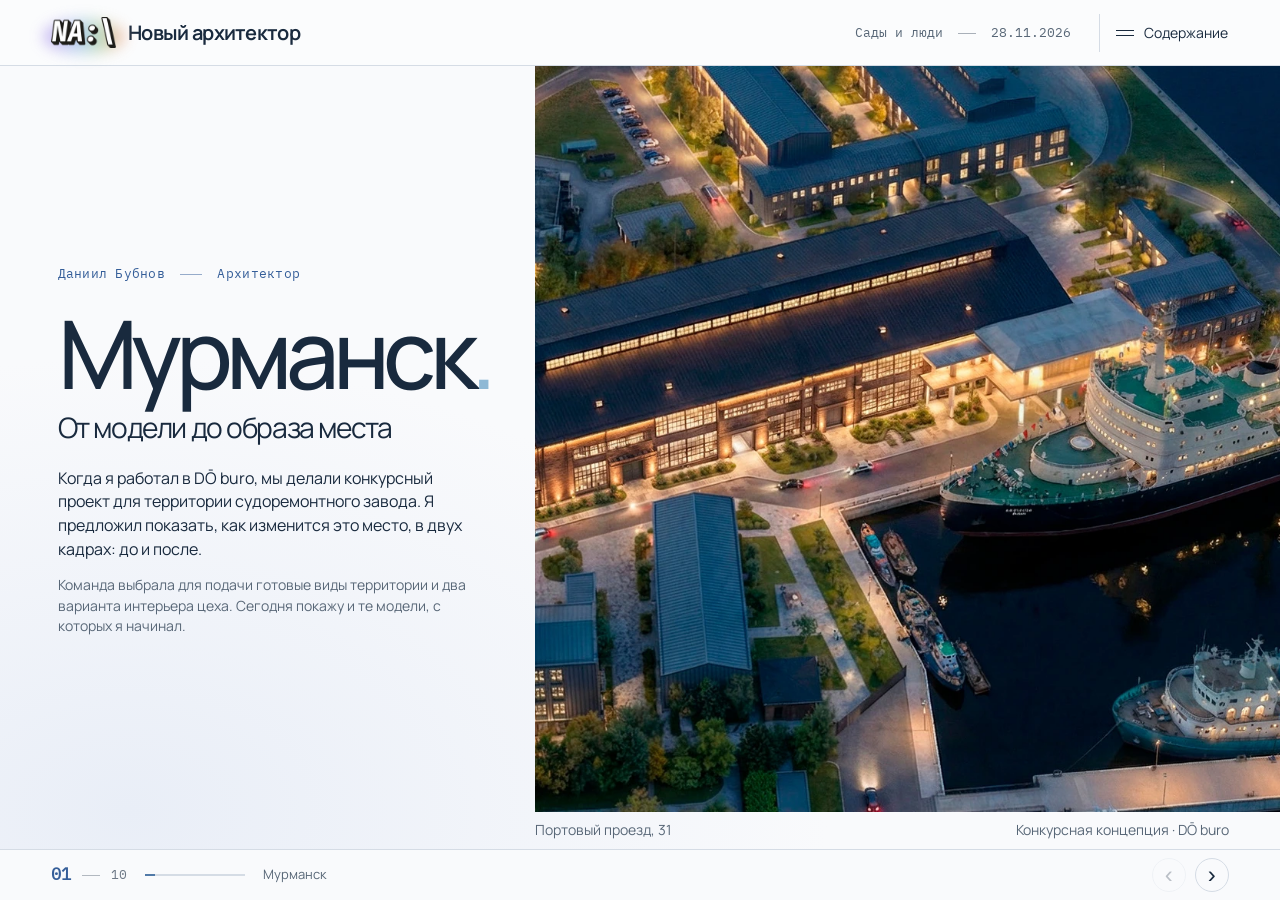
==== index.html @ 52b514b2 "Добавить сайт практикума и полноэкранные галереи" ====
<!doctype html>
<html lang="ru"><head>
<meta charset="utf-8"><meta name="viewport" content="width=device-width,initial-scale=1"><meta name="theme-color" content="#fafbfc">
<title>Мурманск. От модели до образа места | Новый архитектор</title>
<meta name="description" content="Даниил Бубнов разбирает конкурсные концепции DŌ buro для Мурманска и показывает, как читать рельеф в QGIS. Практикум «Нового архитектора».">
<link rel="icon" href="brand/na.png"><link rel="stylesheet" href="style.css?v=3"><script defer src="interiors/manifest.js"></script><script defer src="workshop.js?v=3"></script></head>
<body>
<header class="top"><a class="brand" href="#start" aria-label="Новый архитектор. Начало"><span class="tile"><img src="brand/na.png" alt=""></span><span>Новый архитектор</span></a><span class="event">Сады и люди <i></i> 28.11.2026</span><button class="contents" id="openMenu" aria-haspopup="dialog" aria-label="Открыть содержание"><em></em><em></em> <span>Содержание</span></button></header>
<main id="deck">
<section class="slide cover on" id="start">
<div class="intro"><div class="context">Даниил Бубнов <i></i> Архитектор</div><h1>Мурманск<span class="blue">.</span></h1><p class="subtitle">От модели до образа места</p><p class="bodyText">Когда я работал в DŌ buro, мы делали конкурсный проект для территории судоремонтного завода. Я предложил показать, как изменится это место, в двух кадрах: до и после.</p><p class="smallnote">Команда выбрала для подачи готовые виды территории и два варианта интерьера цеха. Сегодня покажу и те модели, с которых я начинал.</p></div>
<figure class="leadArt"><button class="zoomTarget" data-image="case/evening.webp" data-caption="Портовый проезд. Вечерняя визуализация конкурсной концепции. DŌ buro"><img src="case/evening.webp" alt="Вечерний вид на проект у портового причала в Мурманске"></button><figcaption>Портовый проезд, 31 <span>Конкурсная концепция · DŌ buro</span></figcaption></figure>
</section>
<section class="slide" id="north"><div class="storyHead"><div class="context">Цех <i></i> Концепция 1</div><h2>«Север как Другой»</h2><p>Внутри старого цеха появляется тёплый остеклённый объём. В модели уже заданы его положение, высота галереи и точка съёмки.</p></div><div class="gallery" data-group="Север как Другой"></div></section>
<section class="slide" id="village"><div class="storyHead"><div class="context">Цех <i></i> Концепция 2</div><h2>«Глобальная деревня»</h2><p>Под одной крышей собрались павильоны, зелёный склон и площадь под белой оболочкой. Посмотрим, как пространство меняется с высоты галереи и с уровня человека.</p></div><div class="gallery" data-group="Глобальная деревня"></div></section>
<section class="slide" id="anchor"><div class="split"><div class="copy"><div class="context">Работа с изображением</div><h2>Как удержать<br>кадр</h2><p class="lead">«Первая колонна слева» помогает точнее, чем «красивое общественное пространство».</p><p>Я называю то, что уже видно, а затем меняю одну вещь. Геометрию, границы кадра и соотношение сторон сверяю с исходной моделью.</p><details><summary>Запрос для самостоятельной пробы</summary><p id="examplePrompt">Сохрани ракурс из модели, ближнюю колонну слева, линию верхней галереи и край стеклянного объёма справа. Добавь тёплый свет за стеклом. Сохрани пропорции исходного изображения.</p><button class="textbtn copyText" data-copy="examplePrompt">Скопировать текст</button></details></div>
<div class="studio" id="anchorStudio"><div class="windowTop"><span class="dots">● ● ●</span><b>Мастерская кадра</b><span id="stageType">Вид из модели</span></div><div class="studioCanvas"><button class="zoomTarget" id="studioZoom" data-image="interiors/north-model.webp" data-caption="Первый интерьер. Модель"><img id="studioImg" src="interiors/north-model.webp" alt="Геометрия первого интерьерного варианта"></button><span class="callout" hidden>Край остекления</span><span class="pointer" hidden></span></div><div class="studioFoot"><span id="stageCaption">Найдите угол стеклянного объёма в кадре.</span><button id="stageNext" class="textbtn">Показать якорь</button></div></div></div></section>
<section class="slide" id="site"><div class="split"><div class="copy"><div class="context">Портовый проезд <i></i> Мурманск</div><h2>Город со стороны воды</h2><p class="lead">Мурманск даёт России выход в Арктику через глубоководный незамерзающий порт. На этом берегу рядом живут портовая работа и городская память.</p><p>У Морского вокзала стоит «Ленин», первый в мире атомный ледокол. Он работал на Северном морском пути, а теперь на его борту открыт выставочный центр. Для проекта важен вопрос: что человек увидит по пути к воде?</p><details><summary>Откуда взгляд с воды</summary><p>В статье Анни Ирмели Лаппелы о Мурманске герои трилогии Дмитрия Коржова видят город с судна в Кольском заливе. Эту точку зрения интересно примерить к проекту. «Притяжение Севера», 2018, с. 93.</p><p><a href="https://www.rosatomflot.ru/atomnyy-ledokol-lenin/" target="_blank" rel="noopener">Музей ледокола</a> · <a href="https://www.mintrans.gov.ru/press-center/interviews/168" target="_blank" rel="noopener">Минтранс о порте</a> · <a href="https://researchportal.helsinki.fi/en/publications/город-на-краю-земли-мурманск-и-его-лиминальное-пространство-в-рус/" target="_blank" rel="noopener">Публикация Лаппелы</a></p></details></div><figure class="sitephoto"><button class="zoomTarget" data-image="case/satellite.webp" data-caption="Исходный вид сверху. Портовый проезд"><img src="case/satellite.webp" alt="Портовый проезд, цех и прилегающий берег сверху"></button><figcaption>Исходный снимок <span>Найдите цех и линию причала</span></figcaption></figure></div></section>
<section class="slide" id="frame"><div class="split"><div class="copy"><div class="context">Конкурсная работа <i></i> Процесс</div><h2>Два исходника,<br>один вид</h2><p class="lead">В конкурсе я смотрел карты в TopoSection и делал скриншоты. За перспективу отвечала модель Revit, за вид территории сверху - снимок.</p><p>Для визуализаций я брал Nano Banana Pro. Подойдёт агрегатор, где доступны именно эта модель и загрузка референсов. В GPT Image тоже можно редактировать кадр по исходнику. Проверьте доступный формат вывода: обрезка по краям меняет композицию ещё до оценки результата.</p><p class="source"><a href="https://toposection.com/" target="_blank" rel="noopener">TopoSection</a> · <a href="https://developers.openai.com/api/docs/guides/image-generation" target="_blank" rel="noopener">GPT Image</a></p></div><div class="studio"><div class="windowTop"><span class="dots">● ● ●</span><b id="frameName">Revit</b><span>Конкурсный ракурс</span></div><div class="studioCanvas"><button class="zoomTarget" id="frameZoom" data-image="case/model.webp" data-caption="Модель территории"><img id="framePic" src="case/model.webp" alt="Модель территории"></button></div><div class="tabRail" id="frames"><button aria-pressed="true">Модель</button><button aria-pressed="false">Снимок</button><button aria-pressed="false">Визуализация</button></div></div></div></section>
<section class="slide" id="compare"><div class="split"><div class="copy"><div class="context">Практика <i></i> Сравнение</div><h2>Что изменилось<br>у причала?</h2><p class="lead">Перед вами две версии одного ракурса. Сдвиньте границу и сравните левый торец цеха, правый фасад и суда.</p><p>Какой из этих элементов вы попросили бы сохранить при следующей генерации? Назовите его так, чтобы другой человек сразу нашёл его в кадре.</p><details><summary>Посмотреть подсказку</summary><p>В варианте Б слева появляется белый купол, справа меняется пристройка, у причала видно другое судно. Каждое изменение можно отдельно обсудить с командой.</p></details></div>
<figure class="compareFig"><div class="ba" style="--cut:50%"><img src="case/concept-b.webp" alt="Вариант Б"><img class="mask" src="case/concept-a.webp" alt="Вариант А"><div class="divider"><b>‹ ›</b></div><span class="tag left">А</span><span class="tag right">Б</span><input id="cut" type="range" min="0" max="100" value="50" aria-label="Сдвинуть границу между вариантами"></div><figcaption>Сравнение в одном ракурсе <button class="textbtn" id="largeCompare">Увеличить пару</button></figcaption></figure></div></section>
<section class="slide terrainSlide" id="relief"><div class="terrainHead"><div><div class="context">Новый разбор <i></i> QGIS</div><h2>От озера к склону</h2></div><p>В конкурсной работе я ещё не пользовался QGIS. Для воркшопа взял реальный рельеф другого места Мурманска, у Семёновского озера. Измерим перепад в двух точках.</p></div><iframe title="QGIS. Семёновское озеро в Мурманске" src="terrain.html"></iframe><div class="terrainLinks"><a target="_blank" rel="noopener" href="terrain.html">Открыть на весь экран</a> · <a href="terrain/murmansk-lake.zip" download>Скачать проект QGIS</a></div></section>
<section class="slide" id="connect"><div class="split"><div class="copy"><div class="context">За своим ноутбуком</div><h2>Подключаем<br>свой проект</h2><p class="lead">MCP позволяет помощнику вызвать конкретное действие в подключённой программе. Например, прочитать две высоты на открытой карте.</p><p>Я работаю в Revit. Если у вас AutoCAD, можно передать туда точки или линии. Для управления через чат нужен совместимый с вашей версией коннектор и набор команд для нужной операции.</p><p class="source"><a href="https://modelcontextprotocol.io/docs/getting-started/intro" target="_blank" rel="noopener">Как устроен MCP</a> · <a href="https://github.com/PabloDeCortes/autocad-2026-mcp" target="_blank" rel="noopener">Пример для AutoCAD 2026</a></p></div><div class="notebook"><div class="windowTop"><span class="dots">● ● ●</span><b>Практика с помощником</b></div><div class="notesBody"><details open><summary>1. Установить QGIS</summary><p id="installPrompt">Проверь, установлен ли QGIS на моём компьютере. Если нет, подбери стабильную версию для моей системы на qgis.org, покажи источник и предложи установку. После моего подтверждения установи и проверь запуск.</p><button class="textbtn copyText" data-copy="installPrompt">Скопировать для Codex</button></details><details><summary>2. Прочитать отметки</summary><p id="mcpPrompt">Открой учебный проект из архива. Проверь доступ к QGIS через настроенное подключение, назови доступный инструмент чтения растра. Покажи для точек А и Б значения, единицы и перепад. Если подключения нет, объясни, где прочитать их вручную.</p><button class="textbtn copyText" data-copy="mcpPrompt">Скопировать запрос</button></details><details><summary>3. Перенести в Revit или AutoCAD</summary><p>Для Revit возьмите точки XYZ в метрах. В AutoCAD начните с копии чертежа: приложите свой эскиз, задайте масштаб по известному размеру и проведите ось дорожки.</p><p id="cadPrompt">Проверь единицы этого чертежа. Построй по моему эскизу контур дорожки вдоль указанной оси. Ширина для упражнения 3 м. Сначала покажи ход построения. Какие данные нужны, чтобы выбрать ширину для реального участка?</p><button class="textbtn copyText" data-copy="cadPrompt">Скопировать для помощника</button></details></div></div></div></section>
<section class="slide" id="finish"><div class="split"><div class="copy"><div class="context">Материалы воркшопа</div><h2>Попробуйте<br>на своём участке</h2><p class="lead">Возьмите один знакомый ракурс. Задайте одну правку и назовите две детали, которые должны остаться на месте.</p><p>Проверьте результат в том же масштабе. Для работы с высотами откройте готовый проект у Семёновского озера.</p></div><div class="resourceList"><a href="case/murmansk-kit.zip" download><strong>Модель и снимок Мурманска</strong><span>Исходники и упражнение</span></a><a href="terrain/murmansk-lake.zip" download><strong>Семёновское озеро</strong><span>Проект QGIS и данные рельефа</span></a><a href="terrain/guide.html" target="_blank" rel="noopener"><strong>Как повторить разбор высот</strong><span>Инструкция</span></a><a href="https://qgis.org/download/" target="_blank" rel="noopener"><strong>Скачать QGIS</strong><span>Официальный сайт</span></a><a href="https://novusarchitectus.ru/" target="_blank" rel="noopener"><strong>Новый архитектор</strong><span>Уроки Даниила Бубнова</span></a></div></div></section>
</main><footer><span class="position"><b id="current">01</b><i></i><span id="total">10</span></span><div class="progress"><span id="progress"></span></div><span id="currentName"></span><div class="nav"><button id="prev" aria-label="Предыдущий экран">‹</button><button id="next" aria-label="Следующий экран">›</button></div></footer>
<dialog id="toc"><div class="dialogHead"><h2>Содержание</h2><button class="close" aria-label="Закрыть">×</button></div><nav id="chapters"></nav></dialog>
<dialog id="viewer" aria-label="Увеличенное изображение"><button class="close" aria-label="Закрыть увеличенный вид">×</button><button class="photoNav" id="imgPrev" aria-label="Предыдущее изображение">‹</button><figure><img id="fullImg" alt=""><figcaption id="fullCaption"></figcaption></figure><button class="photoNav" id="imgNext" aria-label="Следующее изображение">›</button></dialog>
<div class="sr" id="announce" aria-live="polite"></div>
</body></html>
---- style.css ----
@font-face{font-family:Manrope;src:url(fonts/Manrope.ttf) format("truetype");font-weight:200 800;font-display:swap}
@font-face{font-family:PlexMono;src:url(fonts/PlexMono-Regular.ttf) format("truetype");font-weight:400;font-display:swap}
:root{--sans:Manrope,"Segoe UI",Arial,sans-serif;--display:Manrope,"Segoe UI",Arial,sans-serif;--mono:PlexMono,Consolas,monospace;--bg:#f9fafc;--ink:#192a3e;--accent:#355e99;--muted:#586777;--rule:#d5dce5;--header:66px;--footer:51px;font:16px/1.5 var(--sans);color:var(--ink);background:var(--bg)}
*{box-sizing:border-box}html,body{margin:0;height:100%;overflow:hidden}body{display:grid;grid-template-rows:var(--header) minmax(0,1fr) var(--footer)}button,input{font:inherit}button{background:none;border:0;color:inherit;cursor:pointer}a{color:var(--accent);text-underline-offset:.24em}button:focus-visible,a:focus-visible,input:focus-visible,summary:focus-visible{outline:3px solid #6f9adc;outline-offset:3px}button:disabled{opacity:.28;cursor:default}h1,h2,p,figure{margin:0}h1,h2{font-family:var(--display);font-weight:500;letter-spacing:-.069em;line-height:1.01}h1{font-size:clamp(62px,7.4vw,138px)}h2{font-size:clamp(40px,4.3vw,83px)}[hidden]{display:none!important}.sr{position:absolute;width:1px;height:1px;clip-path:inset(50%);overflow:hidden}
.top,footer{z-index:3;display:flex;align-items:center;padding:0 4vw}.top{gap:28px;border-bottom:1px solid var(--rule);background:#fbfcfdf5}.brand{color:var(--ink);text-decoration:none;display:flex;align-items:center;gap:12px;font-weight:650;letter-spacing:-.035em;font-size:20px}.tile{position:relative;width:65px;height:39px;isolation:isolate}.tile img{width:100%;height:100%;object-fit:contain}.tile:before{content:"";position:absolute;z-index:-1;inset:5px -9px -3px;border-radius:55%;background:radial-gradient(34% 95% at 13% 50%,#b9a6ee,transparent),radial-gradient(35% 80% at 40% 50%,#8fb7e8,transparent),radial-gradient(30% 80% at 65% 50%,#9ed39a,transparent),radial-gradient(36% 90% at 90% 55%,#f2a98a,transparent);filter:blur(7px);opacity:.78;animation:glow 7s ease-in-out infinite alternate}@keyframes glow{to{transform:translate(4px,2px) scale(1.12);opacity:.98}}.event,.context,.position,.windowTop>span:last-child,.tag{font-family:var(--mono);font-size:13px}.event{margin-left:auto;color:var(--muted)}i{display:inline-block;width:18px;height:1px;background:currentColor;vertical-align:middle;margin:0 7px;opacity:.5}.contents{height:38px;display:grid;grid-template-columns:18px auto;grid-template-rows:1fr 1fr;gap:4px 10px;align-content:center;padding:0 1px 0 16px;border-left:1px solid var(--rule)}.contents em{align-self:end;height:1px;background:var(--ink);grid-column:1}.contents em+em{align-self:start}.contents span{grid-row:1/3;grid-column:2;align-self:center;font-size:14px}
#deck{position:relative;min-height:0}.slide{position:absolute;inset:0;display:none;overflow:auto;overscroll-behavior:contain;padding:clamp(18px,3.3vh,42px) 4.5vw;background:var(--bg)}.slide.on{display:flex;flex-direction:column;justify-content:safe center;animation:appear .48s cubic-bezier(.22,.65,.3,1)}@keyframes appear{from{opacity:.3;transform:translateY(9px)}to{opacity:1;transform:none}}.context{color:var(--accent);margin-bottom:10px;letter-spacing:.02em}.context i{width:22px}.slide.cover{padding:0 0 0 4.5vw;background:radial-gradient(ellipse at 10% 95%,#e9eef7 0,transparent 43%),var(--bg)}.cover.on{display:grid;grid-template-columns:minmax(270px,.82fr) minmax(0,1.43fr);align-items:stretch;gap:3.9vw}.intro{align-self:center;padding:20px 0 35px}.intro .context{margin-bottom:22px}.subtitle{margin:10px 0 23px;font-size:clamp(22px,2.2vw,40px);line-height:1.16;letter-spacing:-.05em}.bodyText,.copy>p,.storyHead p,.terrainHead>p{font-size:clamp(16px,1.18vw,22px);line-height:1.48}.smallnote,.copy .source{margin-top:14px;color:var(--muted);font-size:clamp(14px,1vw,18px);line-height:1.45}.blue{color:#8eb8d5}.leadArt{min-width:0;display:grid;grid-template-rows:minmax(0,1fr) auto}.zoomTarget{position:relative;display:block;padding:0;width:100%;height:100%;overflow:hidden;cursor:zoom-in}.zoomTarget img{width:100%;height:100%;display:block;object-fit:contain}.leadArt .zoomTarget img{object-fit:cover;object-position:57% center}.zoomTarget:after{content:"⤢";position:absolute;bottom:9px;right:9px;width:27px;height:27px;display:grid;place-items:center;color:#172d41;background:#f7fafce3;border-radius:50%;font:18px/1 Arial;opacity:0;transition:opacity .2s}.zoomTarget:hover:after,.zoomTarget:focus-visible:after{opacity:1}figcaption{font-size:14px;color:var(--muted);line-height:1.35;display:flex;align-items:center;justify-content:space-between;gap:12px;padding:9px 0}.leadArt figcaption{padding-right:4vw}.storyHead{display:grid;grid-template-columns:1fr 1fr;align-items:end;column-gap:4vw;margin-bottom:16px}.storyHead .context{grid-column:1/-1}.storyHead h2{font-size:clamp(36px,4vw,72px)}.storyHead p{color:var(--muted);max-width:700px;font-size:clamp(15px,1.1vw,21px)}.gallery{min-height:0}.pair{display:grid;grid-template-columns:1fr 1fr;gap:9px}.pair figure{min-width:0;position:relative;background:#e9edf2}.pair .zoomTarget{height:clamp(140px,45vh,650px)}.pair .zoomTarget img{object-fit:contain}.pair figure>span{position:absolute;top:10px;left:10px;padding:3px 10px;background:#fafbfcec;font:12px/1.6 var(--mono);color:var(--ink);pointer-events:none}.pair.solo{display:block}.pair.solo .zoomTarget img{object-fit:contain}.galleryBar{display:flex;align-items:start;justify-content:space-between;gap:24px;padding-top:12px}.galleryLabel{font-weight:600;font-size:16px}.anchorText{margin-top:4px;color:var(--muted);font-size:14px;max-width:760px}.thumbs{display:flex;align-items:center;gap:6px;flex-shrink:0}.thumbs button{width:55px;height:42px;padding:2px;opacity:.63;border:1px solid transparent}.thumbs button[aria-pressed=true]{opacity:1;border-color:var(--accent)}.thumbs img{width:100%;height:100%;object-fit:cover}
.split{display:grid;grid-template-columns:minmax(280px,.8fr) minmax(0,1.35fr);gap:clamp(30px,5vw,102px);align-items:center}.copy{min-width:0}.copy h2{margin-bottom:22px}.copy>p+p{margin-top:14px}.copy .lead{font-size:clamp(19px,1.55vw,29px);line-height:1.33;letter-spacing:-.024em}.copy p:not(.lead){color:#465767}.studio,.notebook{border:1px solid #becbd8;border-radius:9px;overflow:hidden;background:#fff;box-shadow:0 20px 60px -32px #3c557355}.windowTop{display:flex;align-items:center;gap:12px;padding:10px 16px;background:linear-gradient(110deg,#e5eaf2,#f3f6fa);color:#2b4057;border-bottom:1px solid #cbd6df;font-size:14px}.windowTop>span:last-child{margin-left:auto;font-size:12px}.dots{color:#94a4b7;font-size:9px;letter-spacing:2px}.studioCanvas{position:relative;overflow:hidden;height:min(49vh,530px);background:#eef1f4}.studioFoot,.tabRail{display:flex;align-items:center;gap:10px;padding:12px 16px;border-top:1px solid var(--rule);justify-content:space-between;line-height:1.35;font-size:14px}.textbtn{color:var(--accent);text-decoration:underline;text-underline-offset:4px;padding:2px 0;font-size:14px}.tabRail{justify-content:center;gap:23px}.tabRail button{font-size:15px;color:var(--muted);padding:2px}.tabRail button[aria-pressed=true]{color:var(--accent);box-shadow:0 2px var(--accent)}.callout{pointer-events:none;position:absolute;left:55%;top:43%;color:#173d69;background:#f1f6fcf0;font:13px var(--mono);border-left:3px solid #537daf;padding:5px 9px}.pointer{position:absolute;left:54%;top:53%;width:24px;height:31px;filter:drop-shadow(1px 2px 2px #27374766);pointer-events:none;animation:moveMouse 1.15s ease-in-out both}.pointer:before{content:"";position:absolute;inset:0;clip-path:polygon(0 0,100% 58%,57% 62%,73% 96%,50% 100%,36% 66%,6% 89%);background:#244f86}@keyframes moveMouse{from{transform:translate(110px,65px);opacity:.1}to{transform:none;opacity:1}}.photoIn{animation:appear .5s ease}.sitephoto .zoomTarget{height:52vh}.sitephoto .zoomTarget img{object-fit:contain}.ba{position:relative;width:min(100%,61vh);margin:auto;aspect-ratio:1.125;overflow:hidden;background:#e6edf2}.ba img{position:absolute;inset:0;width:100%;height:100%;object-fit:contain}.mask{clip-path:inset(0 calc(100% - var(--cut)) 0 0)}.divider{position:absolute;left:var(--cut);height:100%;border-left:2px solid white}.divider b{position:absolute;top:50%;transform:translate(-50%,-50%);background:white;color:var(--accent);border-radius:20px;padding:2px 10px;white-space:nowrap}.ba input{position:absolute;inset:0;width:100%;height:100%;margin:0;opacity:0;cursor:ew-resize}.tag{position:absolute;top:10px;background:#fbfcfdeb;padding:2px 8px}.tag.left{left:10px}.tag.right{right:10px}.compareFig figcaption{max-width:min(100%,61vh);margin:auto}
details{margin-top:12px;border-top:1px solid var(--rule);padding:11px 0 0}summary{cursor:pointer;color:var(--accent);font-weight:600;font-size:15px;list-style:none}summary::-webkit-details-marker{display:none}summary:before{content:"+";display:inline-block;margin-right:10px;font:18px/1 var(--mono)}details[open]>summary:before{content:"−"}details p{margin:8px 0;font-size:15px;color:var(--muted);line-height:1.47}.notesBody{padding:12px 23px 19px;max-height:59vh;overflow:auto}.notesBody details:first-child{border:0}.notesBody details{padding:12px 0;margin:0}.notesBody summary{font-size:18px}.notesBody p{font-size:16px}.terrainSlide{padding-top:14px;padding-bottom:8px}.terrainHead{display:flex;align-items:end;justify-content:space-between;gap:30px;margin-bottom:12px}.terrainHead h2{font-size:clamp(34px,3.3vw,62px)}.terrainHead p{max-width:530px;font-size:clamp(15px,1.04vw,20px)}.terrainSlide iframe{border:1px solid var(--rule);border-radius:8px;width:100%;height:calc(100% - 121px);min-height:335px;background:white}.terrainLinks{margin-top:7px;color:var(--muted);font-size:14px}.resourceList a{display:flex;align-items:center;justify-content:space-between;gap:16px;padding:18px 3px;border-top:1px solid var(--rule);text-decoration:none;color:var(--ink)}.resourceList a:last-child{border-bottom:1px solid var(--rule)}.resourceList strong{font-size:clamp(18px,1.48vw,26px);font-weight:550;letter-spacing:-.035em}.resourceList span{color:var(--muted);font-size:14px}.resourceList a:hover strong{text-decoration:underline;text-underline-offset:5px;color:var(--accent)}
footer{height:var(--footer);gap:18px;border-top:1px solid var(--rule);background:#f9fafc}.position{display:flex;align-items:center;gap:4px;color:#6d7886}.position b{color:var(--accent);font-size:17px}.progress{height:2px;background:var(--rule);width:100px}.progress span{display:block;height:100%;background:#517aa8;transition:width .4s}.nav{display:flex;gap:9px;margin-left:auto}.nav button,.photoNav,.close{border:1px solid var(--rule);width:34px;height:34px;border-radius:50%;font:24px/1 Arial}.nav button:hover,.close:hover{background:#eaf0f6}#currentName{font-size:13px;color:var(--muted)}dialog{color:var(--ink);border:0;padding:0;background:#fbfcfd}dialog::backdrop{background:#0b1722a8;backdrop-filter:blur(6px)}#toc{width:min(440px,91vw);padding:22px 29px;border-radius:12px}.dialogHead{display:flex;align-items:center;justify-content:space-between;margin-bottom:18px}.dialogHead h2{font-size:32px}#chapters{display:grid}#chapters button{text-align:left;border-top:1px solid var(--rule);padding:9px 0;font-size:16px}#chapters button[aria-current=step]{color:var(--accent);font-weight:700}#viewer{background:#111b24f5;color:white;max-height:98dvh;max-width:98vw;width:max-content;border-radius:8px;box-shadow:0 5px 75px #0008}#viewer::backdrop{background:#061019e8}#viewer[open]{display:grid;grid-template-columns:40px auto 40px;padding:34px 10px 10px;align-items:center}#viewer .close{position:absolute;right:9px;top:5px;color:white;width:27px;height:27px;border:0}#viewer .close:hover{background:#435160}#viewer figure{max-width:85vw;margin:auto}#fullImg{max-width:100%;max-height:82dvh;object-fit:contain;display:block;margin:auto}#viewer figcaption{justify-content:center;text-align:center;color:white;padding:8px 6px;font-size:14px}#viewer .photoNav{color:white;border-color:#6c7880}#viewer button:disabled{visibility:hidden}
@media(min-width:1800px){:root{--header:83px;--footer:65px}}@media(max-width:800px){:root{--header:54px;--footer:47px}.top,footer{padding:0 17px}.event{display:none}.contents{margin-left:auto}.brand{font-size:17px}.tile{width:53px;height:34px}.slide{padding:23px 5vw;justify-content:start!important}.slide.cover{padding:0}.cover.on{display:flex;flex-direction:column;gap:0}.intro{align-self:stretch;padding:25px 5vw 20px}.intro .context{margin-bottom:12px}.subtitle{margin:8px 0 15px}.leadArt{min-height:260px;flex:1}.leadArt figcaption{padding-left:5vw}.cover .leadArt button{min-height:210px}.bodyText,.smallnote{font-size:15px}.split,.storyHead{grid-template-columns:1fr;gap:18px}.storyHead{row-gap:6px;margin-bottom:12px}.pair{gap:4px}.pair .zoomTarget{height:32vh;min-height:130px}.galleryBar{flex-wrap:wrap;gap:10px}.thumbs button{width:54px}.copy h2{margin-bottom:12px}.copy h2 br{display:none}.terrainHead{display:block}.terrainHead p{margin:8px 0}.terrainSlide iframe{min-height:545px}.studioCanvas{height:38vh}.resourceList a{padding:14px 0}.resourceList span{font-size:12px}.notesBody{max-height:none}.progress{width:44px}footer{gap:10px}.position i{width:10px;margin:0 3px}#viewer[open]{grid-template-columns:25px auto 25px;padding:34px 4px 4px}#viewer .photoNav{width:25px;height:29px;border:0}#viewer figure{max-width:80vw}.terrainLinks,.source{font-size:13px}.storyHead h2{font-size:38px}.galleryLabel{font-size:15px}}
@media (max-height:610px) and (min-width:801px){:root{--header:45px;--footer:40px}.slide{padding-top:12px;padding-bottom:12px}.context{margin-bottom:5px}.copy h2{font-size:36px;margin-bottom:12px}.pair .zoomTarget{height:41vh}.intro{padding:8px 0}.cover .context{margin-bottom:6px}.bodyText,.copy>p{font-size:15px}.cover h1{font-size:56px}.subtitle{margin-bottom:12px}.terrainSlide iframe{min-height:285px}}
@media(prefers-reduced-motion:reduce){*,*::before,*::after{animation:none!important;transition:none!important}}
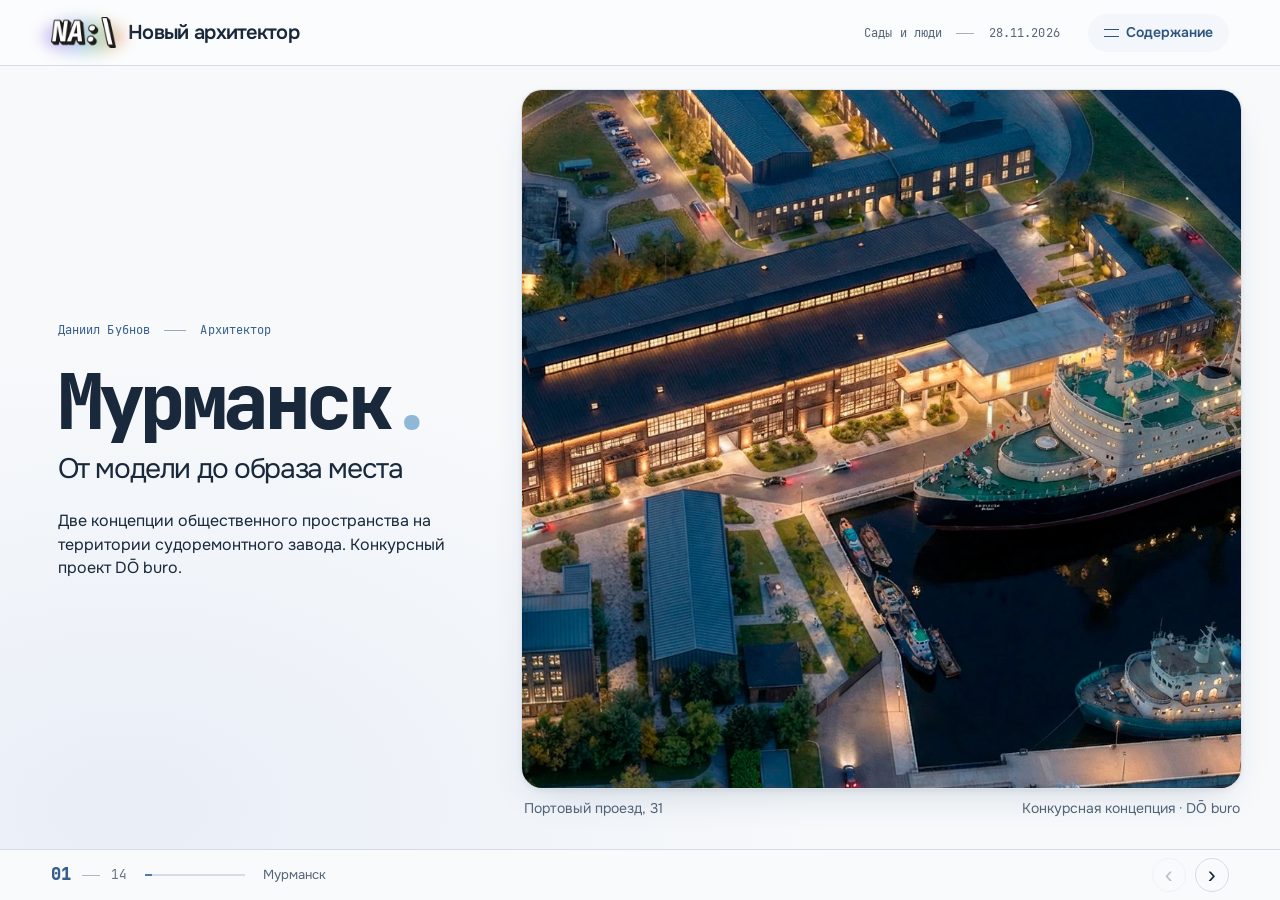
==== commit 8c7d3af1: "Обновить 14 экранов воркшопа и убрать реплики спикера из презентации" ====
--- a/index.html
+++ b/index.html
@@ -3,27 +3,48 @@
 <meta charset="utf-8"><meta name="viewport" content="width=device-width,initial-scale=1"><meta name="theme-color" content="#fafbfc">
 <title>Мурманск. От модели до образа места | Новый архитектор</title>
 <meta name="description" content="Даниил Бубнов разбирает конкурсные концепции DŌ buro для Мурманска и показывает, как читать рельеф в QGIS. Практикум «Нового архитектора».">
-<link rel="icon" href="brand/na.png"><link rel="stylesheet" href="style.css?v=3"><script defer src="interiors/manifest.js"></script><script defer src="workshop.js?v=3"></script></head>
+<link rel="icon" href="brand/na.png"><link rel="stylesheet" href="style.css?v=4"><script defer src="interiors/manifest.js"></script><script defer src="workshop.js?v=4"></script></head>
 <body>
 <header class="top"><a class="brand" href="#start" aria-label="Новый архитектор. Начало"><span class="tile"><img src="brand/na.png" alt=""></span><span>Новый архитектор</span></a><span class="event">Сады и люди <i></i> 28.11.2026</span><button class="contents" id="openMenu" aria-haspopup="dialog" aria-label="Открыть содержание"><em></em><em></em> <span>Содержание</span></button></header>
 <main id="deck">
 <section class="slide cover on" id="start">
-<div class="intro"><div class="context">Даниил Бубнов <i></i> Архитектор</div><h1>Мурманск<span class="blue">.</span></h1><p class="subtitle">От модели до образа места</p><p class="bodyText">Когда я работал в DŌ buro, мы делали конкурсный проект для территории судоремонтного завода. Я предложил показать, как изменится это место, в двух кадрах: до и после.</p><p class="smallnote">Команда выбрала для подачи готовые виды территории и два варианта интерьера цеха. Сегодня покажу и те модели, с которых я начинал.</p></div>
+<div class="intro"><div class="context">Даниил Бубнов <i></i> Архитектор</div><h1>Мурманск<span class="blue">.</span></h1><p class="subtitle">От модели до образа места</p><p class="bodyText">Две концепции общественного пространства на территории судоремонтного завода. Конкурсный проект DŌ buro.</p></div>
 <figure class="leadArt"><button class="zoomTarget" data-image="case/evening.webp" data-caption="Портовый проезд. Вечерняя визуализация конкурсной концепции. DŌ buro"><img src="case/evening.webp" alt="Вечерний вид на проект у портового причала в Мурманске"></button><figcaption>Портовый проезд, 31 <span>Конкурсная концепция · DŌ buro</span></figcaption></figure>
 </section>
-<section class="slide" id="north"><div class="storyHead"><div class="context">Цех <i></i> Концепция 1</div><h2>«Север как Другой»</h2><p>Внутри старого цеха появляется тёплый остеклённый объём. В модели уже заданы его положение, высота галереи и точка съёмки.</p></div><div class="gallery" data-group="Север как Другой"></div></section>
-<section class="slide" id="village"><div class="storyHead"><div class="context">Цех <i></i> Концепция 2</div><h2>«Глобальная деревня»</h2><p>Под одной крышей собрались павильоны, зелёный склон и площадь под белой оболочкой. Посмотрим, как пространство меняется с высоты галереи и с уровня человека.</p></div><div class="gallery" data-group="Глобальная деревня"></div></section>
-<section class="slide" id="anchor"><div class="split"><div class="copy"><div class="context">Работа с изображением</div><h2>Как удержать<br>кадр</h2><p class="lead">«Первая колонна слева» помогает точнее, чем «красивое общественное пространство».</p><p>Я называю то, что уже видно, а затем меняю одну вещь. Геометрию, границы кадра и соотношение сторон сверяю с исходной моделью.</p><details><summary>Запрос для самостоятельной пробы</summary><p id="examplePrompt">Сохрани ракурс из модели, ближнюю колонну слева, линию верхней галереи и край стеклянного объёма справа. Добавь тёплый свет за стеклом. Сохрани пропорции исходного изображения.</p><button class="textbtn copyText" data-copy="examplePrompt">Скопировать текст</button></details></div>
+<section class="slide" id="north"><div class="storyHead"><div class="context">Цех <i></i> Концепция 1</div><h2>«Север как Другой»</h2><p>Остеклённый объём внутри старого цеха. Сравните положение галереи в модели и на визуализации.</p></div><div class="gallery" data-group="Север как Другой"></div></section>
+<section class="slide" id="village"><div class="storyHead"><div class="context">Цех <i></i> Концепция 2</div><h2>«Глобальная деревня»</h2><p>Павильоны и площадь под одной крышей. Выберите ракурс с галереи или с уровня человека.</p></div><div class="gallery" data-group="Глобальная деревня"></div></section>
+<section class="slide" id="anchor"><div class="split"><div class="copy"><div class="context">Работа с изображением</div><h2>Как удержать<br> кадр</h2><p class="lead">Найдите правый угол остекления. Сохранится ли он на следующем изображении?</p></div>
 <div class="studio" id="anchorStudio"><div class="windowTop"><span class="dots">● ● ●</span><b>Мастерская кадра</b><span id="stageType">Вид из модели</span></div><div class="studioCanvas"><button class="zoomTarget" id="studioZoom" data-image="interiors/north-model.webp" data-caption="Первый интерьер. Модель"><img id="studioImg" src="interiors/north-model.webp" alt="Геометрия первого интерьерного варианта"></button><span class="callout" hidden>Край остекления</span><span class="pointer" hidden></span></div><div class="studioFoot"><span id="stageCaption">Найдите угол стеклянного объёма в кадре.</span><button id="stageNext" class="textbtn">Показать якорь</button></div></div></div></section>
-<section class="slide" id="site"><div class="split"><div class="copy"><div class="context">Портовый проезд <i></i> Мурманск</div><h2>Город со стороны воды</h2><p class="lead">Мурманск даёт России выход в Арктику через глубоководный незамерзающий порт. На этом берегу рядом живут портовая работа и городская память.</p><p>У Морского вокзала стоит «Ленин», первый в мире атомный ледокол. Он работал на Северном морском пути, а теперь на его борту открыт выставочный центр. Для проекта важен вопрос: что человек увидит по пути к воде?</p><details><summary>Откуда взгляд с воды</summary><p>В статье Анни Ирмели Лаппелы о Мурманске герои трилогии Дмитрия Коржова видят город с судна в Кольском заливе. Эту точку зрения интересно примерить к проекту. «Притяжение Севера», 2018, с. 93.</p><p><a href="https://www.rosatomflot.ru/atomnyy-ledokol-lenin/" target="_blank" rel="noopener">Музей ледокола</a> · <a href="https://www.mintrans.gov.ru/press-center/interviews/168" target="_blank" rel="noopener">Минтранс о порте</a> · <a href="https://researchportal.helsinki.fi/en/publications/город-на-краю-земли-мурманск-и-его-лиминальное-пространство-в-рус/" target="_blank" rel="noopener">Публикация Лаппелы</a></p></details></div><figure class="sitephoto"><button class="zoomTarget" data-image="case/satellite.webp" data-caption="Исходный вид сверху. Портовый проезд"><img src="case/satellite.webp" alt="Портовый проезд, цех и прилегающий берег сверху"></button><figcaption>Исходный снимок <span>Найдите цех и линию причала</span></figcaption></figure></div></section>
-<section class="slide" id="frame"><div class="split"><div class="copy"><div class="context">Конкурсная работа <i></i> Процесс</div><h2>Два исходника,<br>один вид</h2><p class="lead">В конкурсе я смотрел карты в TopoSection и делал скриншоты. За перспективу отвечала модель Revit, за вид территории сверху - снимок.</p><p>Для визуализаций я брал Nano Banana Pro. Подойдёт агрегатор, где доступны именно эта модель и загрузка референсов. В GPT Image тоже можно редактировать кадр по исходнику. Проверьте доступный формат вывода: обрезка по краям меняет композицию ещё до оценки результата.</p><p class="source"><a href="https://toposection.com/" target="_blank" rel="noopener">TopoSection</a> · <a href="https://developers.openai.com/api/docs/guides/image-generation" target="_blank" rel="noopener">GPT Image</a></p></div><div class="studio"><div class="windowTop"><span class="dots">● ● ●</span><b id="frameName">Revit</b><span>Конкурсный ракурс</span></div><div class="studioCanvas"><button class="zoomTarget" id="frameZoom" data-image="case/model.webp" data-caption="Модель территории"><img id="framePic" src="case/model.webp" alt="Модель территории"></button></div><div class="tabRail" id="frames"><button aria-pressed="true">Модель</button><button aria-pressed="false">Снимок</button><button aria-pressed="false">Визуализация</button></div></div></div></section>
-<section class="slide" id="compare"><div class="split"><div class="copy"><div class="context">Практика <i></i> Сравнение</div><h2>Что изменилось<br>у причала?</h2><p class="lead">Перед вами две версии одного ракурса. Сдвиньте границу и сравните левый торец цеха, правый фасад и суда.</p><p>Какой из этих элементов вы попросили бы сохранить при следующей генерации? Назовите его так, чтобы другой человек сразу нашёл его в кадре.</p><details><summary>Посмотреть подсказку</summary><p>В варианте Б слева появляется белый купол, справа меняется пристройка, у причала видно другое судно. Каждое изменение можно отдельно обсудить с командой.</p></details></div>
+<section class="slide" id="prompt"><div class="split">
+    <div class="copy"><div class="context">Практика <i></i> Запрос к модели</div><h2>Одна правка в кадре</h2><p class="lead">Назовите две опоры в кадре и одно изменение. Готовый запрос можно скопировать и попробовать на своей модели.</p></div>
+    <article class="promptCard"><div class="cardTitle">Запрос к изображению</div><dl id="examplePrompt">
+    <dt>Сохранить</dt><dd>Сохрани исходный ракурс, ближнюю колонну слева и угол остекления справа.</dd>
+    <dt>Изменить</dt><dd>Добавь тёплый свет за стеклом.</dd><dt>Проверить</dt><dd>Сохрани пропорции изображения и линию верхней галереи.</dd></dl>
+    <button class="pill copyText" data-copy="examplePrompt">Скопировать запрос</button></article></div></section><section class="slide" id="site"><div class="split"><div class="copy"><div class="context">Портовый проезд <i></i> Мурманск</div><h2>Город со стороны воды</h2><p class="lead">Мурманск даёт России выход в Арктику через глубоководный незамерзающий порт. На этом берегу рядом живут портовая работа и городская память.</p></div><figure class="sitephoto"><button class="zoomTarget" data-image="case/satellite.webp" data-caption="Исходный вид сверху. Портовый проезд"><img src="case/satellite.webp" alt="Портовый проезд, цех и прилегающий берег сверху"></button><figcaption>Исходный снимок <span>Найдите цех и линию причала</span></figcaption></figure></div></section>
+<section class="slide" id="frame"><div class="split"><div class="copy"><div class="context">Конкурсная работа <i></i> Процесс</div><h2>Два исходника,<br> один вид</h2><p class="lead">Модель задаёт ракурс и геометрию цеха. Снимок сверху помогает восстановить берег, пути и соседние здания.</p></div><div class="studio"><div class="windowTop"><span class="dots">● ● ●</span><b id="frameName">Revit</b><span>Конкурсный ракурс</span></div><div class="studioCanvas"><button class="zoomTarget" id="frameZoom" data-image="case/model.webp" data-caption="Модель территории"><img id="framePic" src="case/model.webp" alt="Модель территории"></button></div><div class="tabRail" id="frames"><button aria-pressed="true">Модель</button><button aria-pressed="false">Снимок</button><button aria-pressed="false">Визуализация</button></div></div></div></section>
+<section class="slide" id="format"><div class="split">
+    <div class="copy"><div class="context">Работа с изображением <i></i> Формат</div><h2>Где кончается кадр?</h2><p class="lead">Переключите рамку на квадрат. Какие ориентиры у причала останутся за краем?</p></div>
+    <figure class="cropCard"><div class="windowTop"><b>Границы изображения</b><span id="cropLabel">Исходная панорама</span></div>
+    <div class="cropStage"><img src="case/evening.webp" alt="Панорамный вид территории завода и причала"><span class="cropMask"></span></div>
+    <div class="tabRail" id="formats"><button aria-pressed="true" data-format="wide">Панорама</button><button aria-pressed="false" data-format="square">Квадрат 1:1</button></div></figure></div></section><section class="slide" id="compare"><div class="split"><div class="copy"><div class="context">Практика <i></i> Сравнение</div><h2>Что изменилось<br> у причала?</h2><p class="lead">Перед вами две версии одного ракурса. Сдвиньте границу и сравните левый торец цеха, правый фасад и суда.</p><details><summary>Посмотреть подсказку</summary><p>Ищите белый купол у левого торца и судно у причала справа.</p></details></div>
 <figure class="compareFig"><div class="ba" style="--cut:50%"><img src="case/concept-b.webp" alt="Вариант Б"><img class="mask" src="case/concept-a.webp" alt="Вариант А"><div class="divider"><b>‹ ›</b></div><span class="tag left">А</span><span class="tag right">Б</span><input id="cut" type="range" min="0" max="100" value="50" aria-label="Сдвинуть границу между вариантами"></div><figcaption>Сравнение в одном ракурсе <button class="textbtn" id="largeCompare">Увеличить пару</button></figcaption></figure></div></section>
-<section class="slide terrainSlide" id="relief"><div class="terrainHead"><div><div class="context">Новый разбор <i></i> QGIS</div><h2>От озера к склону</h2></div><p>В конкурсной работе я ещё не пользовался QGIS. Для воркшопа взял реальный рельеф другого места Мурманска, у Семёновского озера. Измерим перепад в двух точках.</p></div><iframe title="QGIS. Семёновское озеро в Мурманске" src="terrain.html"></iframe><div class="terrainLinks"><a target="_blank" rel="noopener" href="terrain.html">Открыть на весь экран</a> · <a href="terrain/murmansk-lake.zip" download>Скачать проект QGIS</a></div></section>
-<section class="slide" id="connect"><div class="split"><div class="copy"><div class="context">За своим ноутбуком</div><h2>Подключаем<br>свой проект</h2><p class="lead">MCP позволяет помощнику вызвать конкретное действие в подключённой программе. Например, прочитать две высоты на открытой карте.</p><p>Я работаю в Revit. Если у вас AutoCAD, можно передать туда точки или линии. Для управления через чат нужен совместимый с вашей версией коннектор и набор команд для нужной операции.</p><p class="source"><a href="https://modelcontextprotocol.io/docs/getting-started/intro" target="_blank" rel="noopener">Как устроен MCP</a> · <a href="https://github.com/PabloDeCortes/autocad-2026-mcp" target="_blank" rel="noopener">Пример для AutoCAD 2026</a></p></div><div class="notebook"><div class="windowTop"><span class="dots">● ● ●</span><b>Практика с помощником</b></div><div class="notesBody"><details open><summary>1. Установить QGIS</summary><p id="installPrompt">Проверь, установлен ли QGIS на моём компьютере. Если нет, подбери стабильную версию для моей системы на qgis.org, покажи источник и предложи установку. После моего подтверждения установи и проверь запуск.</p><button class="textbtn copyText" data-copy="installPrompt">Скопировать для Codex</button></details><details><summary>2. Прочитать отметки</summary><p id="mcpPrompt">Открой учебный проект из архива. Проверь доступ к QGIS через настроенное подключение, назови доступный инструмент чтения растра. Покажи для точек А и Б значения, единицы и перепад. Если подключения нет, объясни, где прочитать их вручную.</p><button class="textbtn copyText" data-copy="mcpPrompt">Скопировать запрос</button></details><details><summary>3. Перенести в Revit или AutoCAD</summary><p>Для Revit возьмите точки XYZ в метрах. В AutoCAD начните с копии чертежа: приложите свой эскиз, задайте масштаб по известному размеру и проведите ось дорожки.</p><p id="cadPrompt">Проверь единицы этого чертежа. Построй по моему эскизу контур дорожки вдоль указанной оси. Ширина для упражнения 3 м. Сначала покажи ход построения. Какие данные нужны, чтобы выбрать ширину для реального участка?</p><button class="textbtn copyText" data-copy="cadPrompt">Скопировать для помощника</button></details></div></div></div></section>
-<section class="slide" id="finish"><div class="split"><div class="copy"><div class="context">Материалы воркшопа</div><h2>Попробуйте<br>на своём участке</h2><p class="lead">Возьмите один знакомый ракурс. Задайте одну правку и назовите две детали, которые должны остаться на месте.</p><p>Проверьте результат в том же масштабе. Для работы с высотами откройте готовый проект у Семёновского озера.</p></div><div class="resourceList"><a href="case/murmansk-kit.zip" download><strong>Модель и снимок Мурманска</strong><span>Исходники и упражнение</span></a><a href="terrain/murmansk-lake.zip" download><strong>Семёновское озеро</strong><span>Проект QGIS и данные рельефа</span></a><a href="terrain/guide.html" target="_blank" rel="noopener"><strong>Как повторить разбор высот</strong><span>Инструкция</span></a><a href="https://qgis.org/download/" target="_blank" rel="noopener"><strong>Скачать QGIS</strong><span>Официальный сайт</span></a><a href="https://novusarchitectus.ru/" target="_blank" rel="noopener"><strong>Новый архитектор</strong><span>Уроки Даниила Бубнова</span></a></div></div></section>
-</main><footer><span class="position"><b id="current">01</b><i></i><span id="total">10</span></span><div class="progress"><span id="progress"></span></div><span id="currentName"></span><div class="nav"><button id="prev" aria-label="Предыдущий экран">‹</button><button id="next" aria-label="Следующий экран">›</button></div></footer>
-<dialog id="toc"><div class="dialogHead"><h2>Содержание</h2><button class="close" aria-label="Закрыть">×</button></div><nav id="chapters"></nav></dialog>
+<section class="slide terrainSlide" id="relief"><div class="terrainHead"><div><div class="context">Новый разбор <i></i> QGIS</div><h2>От озера к склону</h2></div><p>Семёновское озеро, Мурманск. Выберите точки А и Б, измерьте перепад и посмотрите поверхность в объёме.</p></div><iframe title="QGIS. Семёновское озеро в Мурманске" src="terrain.html?v=4"></iframe><div class="terrainLinks"><a target="_blank" rel="noopener" href="terrain.html">Открыть на весь экран</a> · <a href="terrain/murmansk-lake.zip" download>Скачать проект QGIS</a></div></section>
+<section class="slide" id="install"><div class="split">
+    <div class="copy"><div class="context">Практика <i></i> Подготовка</div><h2>QGIS на вашем компьютере</h2><p class="lead">Откройте учебный проект у озера. Если QGIS ещё не установлен, попросите Codex подготовить его для вашей системы.</p></div>
+    <article class="promptCard"><div class="cardTitle">Запрос для Codex</div>
+    <p id="installPrompt">Проверь, установлен ли QGIS. Если нет, подбери стабильную версию для моей системы на qgis.org. Покажи источник, дождись подтверждения и проверь запуск после установки.</p>
+    <div class="panelActions"><button class="pill copyText" data-copy="installPrompt">Скопировать запрос</button><a href="https://qgis.org/download/" target="_blank" rel="noopener">Сайт QGIS</a></div></article></div></section><section class="slide" id="connect"><div class="split">
+    <div class="copy"><div class="context">Практика <i></i> MCP</div><h2>Как помощник читает карту</h2><p class="lead">Через MCP помощник может вызвать инструмент в подключённой программе. Попробуйте запросить разницу высот двух точек.</p></div>
+    <div class="flowCard"><ol class="flowList"><li><b>Вы</b><span>Выбираете точки А и Б.</span></li>
+    <li><b>Помощник</b><span>Вызывает инструмент чтения растра.</span></li>
+    <li><b>QGIS</b><span>Возвращает две отметки в метрах.</span></li></ol>
+    <details><summary>Запрос для проверки подключения</summary><p id="mcpPrompt">Проверь подключение к QGIS. Считай высоты в точках А и Б, покажи значения, единицы и разницу. Если чтение растра недоступно, объясни, как проверить высоты вручную.</p><button class="pill copyText" data-copy="mcpPrompt">Скопировать запрос</button></details></div></div></section><section class="slide" id="transfer"><div class="split">
+    <div class="copy"><div class="context">Практика <i></i> Перенос в проект</div><h2>Из карты в модель</h2><p class="lead">Выберите свою программу. Для проверки масштаба и положения сохраняйте исходные отметки и единицы.</p></div>
+    <article class="flowCard"><div class="tabRail" id="programTabs"><button data-panel="revitData" aria-pressed="true">Revit</button><button data-panel="cadData" aria-pressed="false">AutoCAD</button></div>
+    <div id="revitData" class="programPanel"><div class="cardTitle">Поверхность из точек</div><p>Импортируйте XYZ в метрах. Сверьте высоты А и Б и положение местного нуля.</p><a href="terrain/lake-xyz.csv" download>Скачать точки XYZ</a></div>
+    <div id="cadData" class="programPanel" hidden><div class="cardTitle">Дорожка по эскизу</div><p id="cadPrompt">Проверь единицы чертежа и масштаб эскиза по известному размеру. Покажи ось дорожки и контур шириной 3 м для упражнения.</p><button class="pill copyText" data-copy="cadPrompt">Скопировать запрос</button></div></article></div></section><section class="slide" id="finish"><div class="split"><div class="copy"><div class="context">Материалы воркшопа</div><h2>Попробуйте<br> на своём участке</h2><p class="lead">Возьмите один знакомый ракурс. Задайте одну правку и назовите две детали, которые должны остаться на месте.</p></div><div class="resourceList"><a href="case/murmansk-kit.zip" download><strong>Модель и снимок Мурманска</strong><span>Исходники и упражнение</span></a><a href="terrain/murmansk-lake.zip" download><strong>Семёновское озеро</strong><span>Проект QGIS и данные рельефа</span></a><a href="terrain/guide.html" target="_blank" rel="noopener"><strong>Как повторить разбор высот</strong><span>Инструкция</span></a><a href="https://qgis.org/download/" target="_blank" rel="noopener"><strong>Скачать QGIS</strong><span>Официальный сайт</span></a><a href="https://novusarchitectus.ru/" target="_blank" rel="noopener"><strong>Новый архитектор</strong><span>Уроки Даниила Бубнова</span></a></div></div></section>
+</main><footer><span class="position"><b id="current">01</b><i></i><span id="total">14</span></span><div class="progress"><span id="progress"></span></div><span id="currentName"></span><div class="nav"><button id="prev" aria-label="Предыдущий экран">‹</button><button id="next" aria-label="Следующий экран">›</button></div></footer>
+<dialog id="toc"><div class="dialogHead"><h2>Содержание</h2><button class="close" aria-label="Закрыть">×</button></div><nav id="chapters" aria-label="Экраны воркшопа"></nav></dialog>
 <dialog id="viewer" aria-label="Увеличенное изображение"><button class="close" aria-label="Закрыть увеличенный вид">×</button><button class="photoNav" id="imgPrev" aria-label="Предыдущее изображение">‹</button><figure><img id="fullImg" alt=""><figcaption id="fullCaption"></figcaption></figure><button class="photoNav" id="imgNext" aria-label="Следующее изображение">›</button></dialog>
 <div class="sr" id="announce" aria-live="polite"></div>
 </body></html>
--- a/style.css
+++ b/style.css
@@ -1,12 +1,92 @@
-@font-face{font-family:Manrope;src:url(fonts/Manrope.ttf) format("truetype");font-weight:200 800;font-display:swap}
-@font-face{font-family:PlexMono;src:url(fonts/PlexMono-Regular.ttf) format("truetype");font-weight:400;font-display:swap}
-:root{--sans:Manrope,"Segoe UI",Arial,sans-serif;--display:Manrope,"Segoe UI",Arial,sans-serif;--mono:PlexMono,Consolas,monospace;--bg:#f9fafc;--ink:#192a3e;--accent:#355e99;--muted:#586777;--rule:#d5dce5;--header:66px;--footer:51px;font:16px/1.5 var(--sans);color:var(--ink);background:var(--bg)}
-*{box-sizing:border-box}html,body{margin:0;height:100%;overflow:hidden}body{display:grid;grid-template-rows:var(--header) minmax(0,1fr) var(--footer)}button,input{font:inherit}button{background:none;border:0;color:inherit;cursor:pointer}a{color:var(--accent);text-underline-offset:.24em}button:focus-visible,a:focus-visible,input:focus-visible,summary:focus-visible{outline:3px solid #6f9adc;outline-offset:3px}button:disabled{opacity:.28;cursor:default}h1,h2,p,figure{margin:0}h1,h2{font-family:var(--display);font-weight:500;letter-spacing:-.069em;line-height:1.01}h1{font-size:clamp(62px,7.4vw,138px)}h2{font-size:clamp(40px,4.3vw,83px)}[hidden]{display:none!important}.sr{position:absolute;width:1px;height:1px;clip-path:inset(50%);overflow:hidden}
-.top,footer{z-index:3;display:flex;align-items:center;padding:0 4vw}.top{gap:28px;border-bottom:1px solid var(--rule);background:#fbfcfdf5}.brand{color:var(--ink);text-decoration:none;display:flex;align-items:center;gap:12px;font-weight:650;letter-spacing:-.035em;font-size:20px}.tile{position:relative;width:65px;height:39px;isolation:isolate}.tile img{width:100%;height:100%;object-fit:contain}.tile:before{content:"";position:absolute;z-index:-1;inset:5px -9px -3px;border-radius:55%;background:radial-gradient(34% 95% at 13% 50%,#b9a6ee,transparent),radial-gradient(35% 80% at 40% 50%,#8fb7e8,transparent),radial-gradient(30% 80% at 65% 50%,#9ed39a,transparent),radial-gradient(36% 90% at 90% 55%,#f2a98a,transparent);filter:blur(7px);opacity:.78;animation:glow 7s ease-in-out infinite alternate}@keyframes glow{to{transform:translate(4px,2px) scale(1.12);opacity:.98}}.event,.context,.position,.windowTop>span:last-child,.tag{font-family:var(--mono);font-size:13px}.event{margin-left:auto;color:var(--muted)}i{display:inline-block;width:18px;height:1px;background:currentColor;vertical-align:middle;margin:0 7px;opacity:.5}.contents{height:38px;display:grid;grid-template-columns:18px auto;grid-template-rows:1fr 1fr;gap:4px 10px;align-content:center;padding:0 1px 0 16px;border-left:1px solid var(--rule)}.contents em{align-self:end;height:1px;background:var(--ink);grid-column:1}.contents em+em{align-self:start}.contents span{grid-row:1/3;grid-column:2;align-self:center;font-size:14px}
-#deck{position:relative;min-height:0}.slide{position:absolute;inset:0;display:none;overflow:auto;overscroll-behavior:contain;padding:clamp(18px,3.3vh,42px) 4.5vw;background:var(--bg)}.slide.on{display:flex;flex-direction:column;justify-content:safe center;animation:appear .48s cubic-bezier(.22,.65,.3,1)}@keyframes appear{from{opacity:.3;transform:translateY(9px)}to{opacity:1;transform:none}}.context{color:var(--accent);margin-bottom:10px;letter-spacing:.02em}.context i{width:22px}.slide.cover{padding:0 0 0 4.5vw;background:radial-gradient(ellipse at 10% 95%,#e9eef7 0,transparent 43%),var(--bg)}.cover.on{display:grid;grid-template-columns:minmax(270px,.82fr) minmax(0,1.43fr);align-items:stretch;gap:3.9vw}.intro{align-self:center;padding:20px 0 35px}.intro .context{margin-bottom:22px}.subtitle{margin:10px 0 23px;font-size:clamp(22px,2.2vw,40px);line-height:1.16;letter-spacing:-.05em}.bodyText,.copy>p,.storyHead p,.terrainHead>p{font-size:clamp(16px,1.18vw,22px);line-height:1.48}.smallnote,.copy .source{margin-top:14px;color:var(--muted);font-size:clamp(14px,1vw,18px);line-height:1.45}.blue{color:#8eb8d5}.leadArt{min-width:0;display:grid;grid-template-rows:minmax(0,1fr) auto}.zoomTarget{position:relative;display:block;padding:0;width:100%;height:100%;overflow:hidden;cursor:zoom-in}.zoomTarget img{width:100%;height:100%;display:block;object-fit:contain}.leadArt .zoomTarget img{object-fit:cover;object-position:57% center}.zoomTarget:after{content:"⤢";position:absolute;bottom:9px;right:9px;width:27px;height:27px;display:grid;place-items:center;color:#172d41;background:#f7fafce3;border-radius:50%;font:18px/1 Arial;opacity:0;transition:opacity .2s}.zoomTarget:hover:after,.zoomTarget:focus-visible:after{opacity:1}figcaption{font-size:14px;color:var(--muted);line-height:1.35;display:flex;align-items:center;justify-content:space-between;gap:12px;padding:9px 0}.leadArt figcaption{padding-right:4vw}.storyHead{display:grid;grid-template-columns:1fr 1fr;align-items:end;column-gap:4vw;margin-bottom:16px}.storyHead .context{grid-column:1/-1}.storyHead h2{font-size:clamp(36px,4vw,72px)}.storyHead p{color:var(--muted);max-width:700px;font-size:clamp(15px,1.1vw,21px)}.gallery{min-height:0}.pair{display:grid;grid-template-columns:1fr 1fr;gap:9px}.pair figure{min-width:0;position:relative;background:#e9edf2}.pair .zoomTarget{height:clamp(140px,45vh,650px)}.pair .zoomTarget img{object-fit:contain}.pair figure>span{position:absolute;top:10px;left:10px;padding:3px 10px;background:#fafbfcec;font:12px/1.6 var(--mono);color:var(--ink);pointer-events:none}.pair.solo{display:block}.pair.solo .zoomTarget img{object-fit:contain}.galleryBar{display:flex;align-items:start;justify-content:space-between;gap:24px;padding-top:12px}.galleryLabel{font-weight:600;font-size:16px}.anchorText{margin-top:4px;color:var(--muted);font-size:14px;max-width:760px}.thumbs{display:flex;align-items:center;gap:6px;flex-shrink:0}.thumbs button{width:55px;height:42px;padding:2px;opacity:.63;border:1px solid transparent}.thumbs button[aria-pressed=true]{opacity:1;border-color:var(--accent)}.thumbs img{width:100%;height:100%;object-fit:cover}
-.split{display:grid;grid-template-columns:minmax(280px,.8fr) minmax(0,1.35fr);gap:clamp(30px,5vw,102px);align-items:center}.copy{min-width:0}.copy h2{margin-bottom:22px}.copy>p+p{margin-top:14px}.copy .lead{font-size:clamp(19px,1.55vw,29px);line-height:1.33;letter-spacing:-.024em}.copy p:not(.lead){color:#465767}.studio,.notebook{border:1px solid #becbd8;border-radius:9px;overflow:hidden;background:#fff;box-shadow:0 20px 60px -32px #3c557355}.windowTop{display:flex;align-items:center;gap:12px;padding:10px 16px;background:linear-gradient(110deg,#e5eaf2,#f3f6fa);color:#2b4057;border-bottom:1px solid #cbd6df;font-size:14px}.windowTop>span:last-child{margin-left:auto;font-size:12px}.dots{color:#94a4b7;font-size:9px;letter-spacing:2px}.studioCanvas{position:relative;overflow:hidden;height:min(49vh,530px);background:#eef1f4}.studioFoot,.tabRail{display:flex;align-items:center;gap:10px;padding:12px 16px;border-top:1px solid var(--rule);justify-content:space-between;line-height:1.35;font-size:14px}.textbtn{color:var(--accent);text-decoration:underline;text-underline-offset:4px;padding:2px 0;font-size:14px}.tabRail{justify-content:center;gap:23px}.tabRail button{font-size:15px;color:var(--muted);padding:2px}.tabRail button[aria-pressed=true]{color:var(--accent);box-shadow:0 2px var(--accent)}.callout{pointer-events:none;position:absolute;left:55%;top:43%;color:#173d69;background:#f1f6fcf0;font:13px var(--mono);border-left:3px solid #537daf;padding:5px 9px}.pointer{position:absolute;left:54%;top:53%;width:24px;height:31px;filter:drop-shadow(1px 2px 2px #27374766);pointer-events:none;animation:moveMouse 1.15s ease-in-out both}.pointer:before{content:"";position:absolute;inset:0;clip-path:polygon(0 0,100% 58%,57% 62%,73% 96%,50% 100%,36% 66%,6% 89%);background:#244f86}@keyframes moveMouse{from{transform:translate(110px,65px);opacity:.1}to{transform:none;opacity:1}}.photoIn{animation:appear .5s ease}.sitephoto .zoomTarget{height:52vh}.sitephoto .zoomTarget img{object-fit:contain}.ba{position:relative;width:min(100%,61vh);margin:auto;aspect-ratio:1.125;overflow:hidden;background:#e6edf2}.ba img{position:absolute;inset:0;width:100%;height:100%;object-fit:contain}.mask{clip-path:inset(0 calc(100% - var(--cut)) 0 0)}.divider{position:absolute;left:var(--cut);height:100%;border-left:2px solid white}.divider b{position:absolute;top:50%;transform:translate(-50%,-50%);background:white;color:var(--accent);border-radius:20px;padding:2px 10px;white-space:nowrap}.ba input{position:absolute;inset:0;width:100%;height:100%;margin:0;opacity:0;cursor:ew-resize}.tag{position:absolute;top:10px;background:#fbfcfdeb;padding:2px 8px}.tag.left{left:10px}.tag.right{right:10px}.compareFig figcaption{max-width:min(100%,61vh);margin:auto}
-details{margin-top:12px;border-top:1px solid var(--rule);padding:11px 0 0}summary{cursor:pointer;color:var(--accent);font-weight:600;font-size:15px;list-style:none}summary::-webkit-details-marker{display:none}summary:before{content:"+";display:inline-block;margin-right:10px;font:18px/1 var(--mono)}details[open]>summary:before{content:"−"}details p{margin:8px 0;font-size:15px;color:var(--muted);line-height:1.47}.notesBody{padding:12px 23px 19px;max-height:59vh;overflow:auto}.notesBody details:first-child{border:0}.notesBody details{padding:12px 0;margin:0}.notesBody summary{font-size:18px}.notesBody p{font-size:16px}.terrainSlide{padding-top:14px;padding-bottom:8px}.terrainHead{display:flex;align-items:end;justify-content:space-between;gap:30px;margin-bottom:12px}.terrainHead h2{font-size:clamp(34px,3.3vw,62px)}.terrainHead p{max-width:530px;font-size:clamp(15px,1.04vw,20px)}.terrainSlide iframe{border:1px solid var(--rule);border-radius:8px;width:100%;height:calc(100% - 121px);min-height:335px;background:white}.terrainLinks{margin-top:7px;color:var(--muted);font-size:14px}.resourceList a{display:flex;align-items:center;justify-content:space-between;gap:16px;padding:18px 3px;border-top:1px solid var(--rule);text-decoration:none;color:var(--ink)}.resourceList a:last-child{border-bottom:1px solid var(--rule)}.resourceList strong{font-size:clamp(18px,1.48vw,26px);font-weight:550;letter-spacing:-.035em}.resourceList span{color:var(--muted);font-size:14px}.resourceList a:hover strong{text-decoration:underline;text-underline-offset:5px;color:var(--accent)}
-footer{height:var(--footer);gap:18px;border-top:1px solid var(--rule);background:#f9fafc}.position{display:flex;align-items:center;gap:4px;color:#6d7886}.position b{color:var(--accent);font-size:17px}.progress{height:2px;background:var(--rule);width:100px}.progress span{display:block;height:100%;background:#517aa8;transition:width .4s}.nav{display:flex;gap:9px;margin-left:auto}.nav button,.photoNav,.close{border:1px solid var(--rule);width:34px;height:34px;border-radius:50%;font:24px/1 Arial}.nav button:hover,.close:hover{background:#eaf0f6}#currentName{font-size:13px;color:var(--muted)}dialog{color:var(--ink);border:0;padding:0;background:#fbfcfd}dialog::backdrop{background:#0b1722a8;backdrop-filter:blur(6px)}#toc{width:min(440px,91vw);padding:22px 29px;border-radius:12px}.dialogHead{display:flex;align-items:center;justify-content:space-between;margin-bottom:18px}.dialogHead h2{font-size:32px}#chapters{display:grid}#chapters button{text-align:left;border-top:1px solid var(--rule);padding:9px 0;font-size:16px}#chapters button[aria-current=step]{color:var(--accent);font-weight:700}#viewer{background:#111b24f5;color:white;max-height:98dvh;max-width:98vw;width:max-content;border-radius:8px;box-shadow:0 5px 75px #0008}#viewer::backdrop{background:#061019e8}#viewer[open]{display:grid;grid-template-columns:40px auto 40px;padding:34px 10px 10px;align-items:center}#viewer .close{position:absolute;right:9px;top:5px;color:white;width:27px;height:27px;border:0}#viewer .close:hover{background:#435160}#viewer figure{max-width:85vw;margin:auto}#fullImg{max-width:100%;max-height:82dvh;object-fit:contain;display:block;margin:auto}#viewer figcaption{justify-content:center;text-align:center;color:white;padding:8px 6px;font-size:14px}#viewer .photoNav{color:white;border-color:#6c7880}#viewer button:disabled{visibility:hidden}
-@media(min-width:1800px){:root{--header:83px;--footer:65px}}@media(max-width:800px){:root{--header:54px;--footer:47px}.top,footer{padding:0 17px}.event{display:none}.contents{margin-left:auto}.brand{font-size:17px}.tile{width:53px;height:34px}.slide{padding:23px 5vw;justify-content:start!important}.slide.cover{padding:0}.cover.on{display:flex;flex-direction:column;gap:0}.intro{align-self:stretch;padding:25px 5vw 20px}.intro .context{margin-bottom:12px}.subtitle{margin:8px 0 15px}.leadArt{min-height:260px;flex:1}.leadArt figcaption{padding-left:5vw}.cover .leadArt button{min-height:210px}.bodyText,.smallnote{font-size:15px}.split,.storyHead{grid-template-columns:1fr;gap:18px}.storyHead{row-gap:6px;margin-bottom:12px}.pair{gap:4px}.pair .zoomTarget{height:32vh;min-height:130px}.galleryBar{flex-wrap:wrap;gap:10px}.thumbs button{width:54px}.copy h2{margin-bottom:12px}.copy h2 br{display:none}.terrainHead{display:block}.terrainHead p{margin:8px 0}.terrainSlide iframe{min-height:545px}.studioCanvas{height:38vh}.resourceList a{padding:14px 0}.resourceList span{font-size:12px}.notesBody{max-height:none}.progress{width:44px}footer{gap:10px}.position i{width:10px;margin:0 3px}#viewer[open]{grid-template-columns:25px auto 25px;padding:34px 4px 4px}#viewer .photoNav{width:25px;height:29px;border:0}#viewer figure{max-width:80vw}.terrainLinks,.source{font-size:13px}.storyHead h2{font-size:38px}.galleryLabel{font-size:15px}}
-@media (max-height:610px) and (min-width:801px){:root{--header:45px;--footer:40px}.slide{padding-top:12px;padding-bottom:12px}.context{margin-bottom:5px}.copy h2{font-size:36px;margin-bottom:12px}.pair .zoomTarget{height:41vh}.intro{padding:8px 0}.cover .context{margin-bottom:6px}.bodyText,.copy>p{font-size:15px}.cover h1{font-size:56px}.subtitle{margin-bottom:12px}.terrainSlide iframe{min-height:285px}}
-@media(prefers-reduced-motion:reduce){*,*::before,*::after{animation:none!important;transition:none!important}}
+@import url("fonts/brand.css");
+:root{--sans:Onest,"Segoe UI",Arial,sans-serif;--mono:"JetBrains Mono",Consolas,monospace;--display:var(--mono);--bg:#f9fafc;--ink:#192a3e;--accent:#355e99;--muted:#586777;--rule:#d5dce5;--header:66px;--footer:51px;font:16px/1.5 var(--sans);color:var(--ink);background:var(--bg)}
+*{box-sizing:border-box}html,body{margin:0;height:100%;overflow:hidden}body{display:grid;grid-template-rows:var(--header) minmax(0,1fr) var(--footer)}button,input{font:inherit}button{background:none;border:0;color:inherit;cursor:pointer}a{color:var(--accent);text-underline-offset:.24em}button:focus-visible,a:focus-visible,input:focus-visible,summary:focus-visible{outline:3px solid #6f9adc;outline-offset:3px}button:disabled{opacity:.28;cursor:default}h1,h2,p,figure{margin:0}h1,h2{font-family:var(--display);font-weight:500;letter-spacing:-.069em;line-height:1.01}h1{font-size:clamp(62px,7.4vw,138px)}h2{font-size:clamp(40px,4.3vw,83px)}[hidden]{display:none!important}.sr{position:absolute;width:1px;height:1px;clip-path:inset(50%);overflow:hidden}
+.top,footer{z-index:3;display:flex;align-items:center;padding:0 4vw}.top{gap:28px;border-bottom:1px solid var(--rule);background:#fbfcfdf5}.brand{color:var(--ink);text-decoration:none;display:flex;align-items:center;gap:12px;font-weight:650;letter-spacing:-.035em;font-size:20px}.tile{position:relative;width:65px;height:39px;isolation:isolate}.tile img{width:100%;height:100%;object-fit:contain}.tile:before{content:"";position:absolute;z-index:-1;inset:5px -9px -3px;border-radius:55%;background:radial-gradient(34% 95% at 13% 50%,#b9a6ee,transparent),radial-gradient(35% 80% at 40% 50%,#8fb7e8,transparent),radial-gradient(30% 80% at 65% 50%,#9ed39a,transparent),radial-gradient(36% 90% at 90% 55%,#f2a98a,transparent);filter:blur(7px);opacity:.78;animation:glow 7s ease-in-out infinite alternate}@keyframes glow{to{transform:translate(4px,2px) scale(1.12);opacity:.98}}.event,.context,.position,.windowTop>span:last-child,.tag{font-family:var(--mono);font-size:13px}.event{margin-left:auto;color:var(--muted)}i{display:inline-block;width:18px;height:1px;background:currentColor;vertical-align:middle;margin:0 7px;opacity:.5}.contents{height:38px;display:grid;grid-template-columns:18px auto;grid-template-rows:1fr 1fr;gap:4px 10px;align-content:center;padding:0 1px 0 16px;border-left:1px solid var(--rule)}.contents em{align-self:end;height:1px;background:var(--ink);grid-column:1}.contents em+em{align-self:start}.contents span{grid-row:1/3;grid-column:2;align-self:center;font-size:14px}
+#deck{position:relative;min-height:0}.slide{position:absolute;inset:0;display:none;overflow:auto;overscroll-behavior:contain;padding:clamp(18px,3.3vh,42px) 4.5vw;background:var(--bg)}.slide.on{display:flex;flex-direction:column;justify-content:safe center;animation:appear .48s cubic-bezier(.22,.65,.3,1)}@keyframes appear{from{opacity:.3;transform:translateY(9px)}to{opacity:1;transform:none}}.context{color:var(--accent);margin-bottom:10px;letter-spacing:.02em}.context i{width:22px}.slide.cover{padding:0 0 0 4.5vw;background:radial-gradient(ellipse at 10% 95%,#e9eef7 0,transparent 43%),var(--bg)}.cover.on{display:grid;grid-template-columns:minmax(270px,.82fr) minmax(0,1.43fr);align-items:stretch;gap:3.9vw}.intro{align-self:center;padding:20px 0 35px}.intro .context{margin-bottom:22px}.subtitle{margin:10px 0 23px;font-size:clamp(22px,2.2vw,40px);line-height:1.16;letter-spacing:-.05em}.bodyText,.copy>p,.storyHead p,.terrainHead>p{font-size:clamp(16px,1.18vw,22px);line-height:1.48}.smallnote,.copy .source{margin-top:14px;color:var(--muted);font-size:clamp(14px,1vw,18px);line-height:1.45}.blue{color:#8eb8d5}.leadArt{min-width:0;display:grid;grid-template-rows:minmax(0,1fr) auto}.zoomTarget{position:relative;display:block;padding:0;width:100%;height:100%;overflow:hidden;cursor:zoom-in}.zoomTarget img{width:100%;height:100%;display:block;object-fit:contain}.leadArt .zoomTarget img{object-fit:cover;object-position:57% center}.zoomTarget:after{content:"⤢";position:absolute;bottom:9px;right:9px;width:27px;height:27px;display:grid;place-items:center;color:#172d41;background:#f7fafce3;border-radius:50%;font:18px/1 Arial;opacity:0;transition:opacity .2s}.zoomTarget:hover:after,.zoomTarget:focus-visible:after{opacity:1}figcaption{font-size:14px;color:var(--muted);line-height:1.35;display:flex;align-items:center;justify-content:space-between;gap:12px;padding:9px 0}.leadArt figcaption{padding-right:4vw}.storyHead{display:grid;grid-template-columns:1fr 1fr;align-items:end;column-gap:4vw;margin-bottom:16px}.storyHead .context{grid-column:1/-1}.storyHead h2{font-size:clamp(36px,4vw,72px)}.storyHead p{color:var(--muted);max-width:700px;font-size:clamp(15px,1.1vw,21px)}.gallery{min-height:0}.pair{display:grid;grid-template-columns:1fr 1fr;gap:9px}.pair figure{min-width:0;position:relative;background:#e9edf2}.pair .zoomTarget{height:clamp(140px,45vh,650px)}.pair .zoomTarget img{object-fit:contain}.pair figure>span{position:absolute;top:10px;left:10px;padding:3px 10px;background:#fafbfcec;font:12px/1.6 var(--mono);color:var(--ink);pointer-events:none}.pair.solo{display:block}.pair.solo .zoomTarget img{object-fit:contain}.galleryBar{display:flex;align-items:start;justify-content:space-between;gap:24px;padding-top:12px}.galleryLabel{font-weight:600;font-size:16px}.anchorText{margin-top:4px;color:var(--muted);font-size:14px;max-width:760px}.thumbs{display:flex;align-items:center;gap:6px;flex-shrink:0}.thumbs button{width:55px;height:42px;padding:2px;opacity:.63;border:1px solid transparent}.thumbs button[aria-pressed=true]{opacity:1;border-color:var(--accent)}.thumbs img{width:100%;height:100%;object-fit:cover}
+.split{display:grid;grid-template-columns:minmax(280px,.8fr) minmax(0,1.35fr);gap:clamp(30px,5vw,102px);align-items:center}.copy{min-width:0}.copy h2{margin-bottom:22px}.copy>p+p{margin-top:14px}.copy .lead{font-size:clamp(19px,1.55vw,29px);line-height:1.33;letter-spacing:-.024em}.copy p:not(.lead){color:#465767}.studio,.notebook{border:1px solid #becbd8;border-radius:9px;overflow:hidden;background:#fff;box-shadow:0 20px 60px -32px #3c557355}.windowTop{display:flex;align-items:center;gap:12px;padding:10px 16px;background:linear-gradient(110deg,#e5eaf2,#f3f6fa);color:#2b4057;border-bottom:1px solid #cbd6df;font-size:14px}.windowTop>span:last-child{margin-left:auto;font-size:12px}.dots{color:#94a4b7;font-size:9px;letter-spacing:2px}.studioCanvas{position:relative;overflow:hidden;height:min(49vh,530px);background:#eef1f4}.studioFoot,.tabRail{display:flex;align-items:center;gap:10px;padding:12px 16px;border-top:1px solid var(--rule);justify-content:space-between;line-height:1.35;font-size:14px}.textbtn{color:var(--accent);text-decoration:underline;text-underline-offset:4px;padding:2px 0;font-size:14px}.tabRail{justify-content:center;gap:23px}.tabRail button{font-size:15px;color:var(--muted);padding:2px}.tabRail button[aria-pressed=true]{color:var(--accent);box-shadow:0 2px var(--accent)}.callout{pointer-events:none;position:absolute;left:55%;top:43%;color:#173d69;background:#f1f6fcf0;font:13px var(--mono);border-left:3px solid #537daf;padding:5px 9px}.pointer{position:absolute;left:54%;top:53%;width:24px;height:31px;filter:drop-shadow(1px 2px 2px #27374766);pointer-events:none;animation:moveMouse 1.15s ease-in-out both}.pointer:before{content:"";position:absolute;inset:0;clip-path:polygon(0 0,100% 58%,57% 62%,73% 96%,50% 100%,36% 66%,6% 89%);background:#244f86}@keyframes moveMouse{from{transform:translate(110px,65px);opacity:.1}to{transform:none;opacity:1}}.photoIn{animation:appear .5s ease}.sitephoto .zoomTarget{height:52vh}.sitephoto .zoomTarget img{object-fit:contain}.ba{position:relative;width:min(100%,61vh);margin:auto;aspect-ratio:1.125;overflow:hidden;background:#e6edf2}.ba img{position:absolute;inset:0;width:100%;height:100%;object-fit:contain}.mask{clip-path:inset(0 calc(100% - var(--cut)) 0 0)}.divider{position:absolute;left:var(--cut);height:100%;border-left:2px solid white}.divider b{position:absolute;top:50%;transform:translate(-50%,-50%);background:white;color:var(--accent);border-radius:20px;padding:2px 10px;white-space:nowrap}.ba input{position:absolute;inset:0;width:100%;height:100%;margin:0;opacity:0;cursor:ew-resize}.tag{position:absolute;top:10px;background:#fbfcfdeb;padding:2px 8px}.tag.left{left:10px}.tag.right{right:10px}.compareFig figcaption{max-width:min(100%,61vh);margin:auto}
+details{margin-top:12px;border-top:1px solid var(--rule);padding:11px 0 0}summary{cursor:pointer;color:var(--accent);font-weight:600;font-size:15px;list-style:none}summary::-webkit-details-marker{display:none}summary:before{content:"+";display:inline-block;margin-right:10px;font:18px/1 var(--mono)}details[open]>summary:before{content:"−"}details p{margin:8px 0;font-size:15px;color:var(--muted);line-height:1.47}.notesBody{padding:12px 23px 19px;max-height:59vh;overflow:auto}.notesBody details:first-child{border:0}.notesBody details{padding:12px 0;margin:0}.notesBody summary{font-size:18px}.notesBody p{font-size:16px}.terrainSlide{padding-top:14px;padding-bottom:8px}.terrainHead{display:flex;align-items:end;justify-content:space-between;gap:30px;margin-bottom:12px}.terrainHead h2{font-size:clamp(34px,3.3vw,62px)}.terrainHead p{max-width:530px;font-size:clamp(15px,1.04vw,20px)}.terrainSlide iframe{border:1px solid var(--rule);border-radius:8px;width:100%;height:calc(100% - 121px);min-height:335px;background:white}.terrainLinks{margin-top:7px;color:var(--muted);font-size:14px}.resourceList a{display:flex;align-items:center;justify-content:space-between;gap:16px;padding:18px 3px;border-top:1px solid var(--rule);text-decoration:none;color:var(--ink)}.resourceList a:last-child{border-bottom:1px solid var(--rule)}.resourceList strong{font-size:clamp(18px,1.48vw,26px);font-weight:550;letter-spacing:-.035em}.resourceList span{color:var(--muted);font-size:14px}.resourceList a:hover strong{text-decoration:underline;text-underline-offset:5px;color:var(--accent)}
+footer{height:var(--footer);gap:18px;border-top:1px solid var(--rule);background:#f9fafc}.position{display:flex;align-items:center;gap:4px;color:#6d7886}.position b{color:var(--accent);font-size:17px}.progress{height:2px;background:var(--rule);width:100px}.progress span{display:block;height:100%;background:#517aa8;transition:width .4s}.nav{display:flex;gap:9px;margin-left:auto}.nav button,.photoNav,.close{border:1px solid var(--rule);width:34px;height:34px;border-radius:50%;font:24px/1 Arial}.nav button:hover,.close:hover{background:#eaf0f6}#currentName{font-size:13px;color:var(--muted)}dialog{color:var(--ink);border:0;padding:0;background:#fbfcfd}dialog::backdrop{background:#0b1722a8;backdrop-filter:blur(6px)}#toc{width:min(440px,91vw);padding:22px 29px;border-radius:12px}.dialogHead{display:flex;align-items:center;justify-content:space-between;margin-bottom:18px}.dialogHead h2{font-size:32px}#chapters{display:grid}#chapters button{text-align:left;border-top:1px solid var(--rule);padding:9px 0;font-size:16px}#chapters button[aria-current=step]{color:var(--accent);font-weight:700}#viewer{background:#111b24f5;color:white;max-height:98dvh;max-width:98vw;width:max-content;border-radius:8px;box-shadow:0 5px 75px #0008}#viewer::backdrop{background:#061019e8}#viewer[open]{display:grid;grid-template-columns:40px auto 40px;padding:34px 10px 10px;align-items:center}#viewer .close{position:absolute;right:9px;top:5px;color:white;width:27px;height:27px;border:0}#viewer .close:hover{background:#435160}#viewer figure{max-width:85vw;margin:auto}#fullImg{max-width:100%;max-height:82dvh;object-fit:contain;display:block;margin:auto}#viewer figcaption{justify-content:center;text-align:center;color:white;padding:8px 6px;font-size:14px}#viewer .photoNav{color:white;border-color:#6c7880}#viewer button:disabled{visibility:hidden}
+@media(min-width:1800px){:root{--header:83px;--footer:65px}}@media(max-width:800px){:root{--header:54px;--footer:47px}.top,footer{padding:0 17px}.event{display:none}.contents{margin-left:auto}.brand{font-size:17px}.tile{width:53px;height:34px}.slide{padding:23px 5vw;justify-content:start!important}.slide.cover{padding:0}.cover.on{display:flex;flex-direction:column;gap:0}.intro{align-self:stretch;padding:25px 5vw 20px}.intro .context{margin-bottom:12px}.subtitle{margin:8px 0 15px}.leadArt{min-height:260px;flex:1}.leadArt figcaption{padding-left:5vw}.cover .leadArt button{min-height:210px}.bodyText,.smallnote{font-size:15px}.split,.storyHead{grid-template-columns:1fr;gap:18px}.storyHead{row-gap:6px;margin-bottom:12px}.pair{gap:4px}.pair .zoomTarget{height:32vh;min-height:130px}.galleryBar{flex-wrap:wrap;gap:10px}.thumbs button{width:54px}.copy h2{margin-bottom:12px}.copy h2 br{display:none}.terrainHead{display:block}.terrainHead p{margin:8px 0}.terrainSlide iframe{min-height:545px}.studioCanvas{height:38vh}.resourceList a{padding:14px 0}.resourceList span{font-size:12px}.notesBody{max-height:none}.progress{width:44px}footer{gap:10px}.position i{width:10px;margin:0 3px}#viewer[open]{grid-template-columns:25px auto 25px;padding:34px 4px 4px}#viewer .photoNav{width:25px;height:29px;border:0}#viewer figure{max-width:80vw}.terrainLinks,.source{font-size:13px}.storyHead h2{font-size:38px}.galleryLabel{font-size:15px}}
+@media (max-height:610px) and (min-width:801px){:root{--header:45px;--footer:40px}.slide{padding-top:12px;padding-bottom:12px}.context{margin-bottom:5px}.copy h2{font-size:36px;margin-bottom:12px}.pair .zoomTarget{height:41vh}.intro{padding:8px 0}.cover .context{margin-bottom:6px}.bodyText,.copy>p{font-size:15px}.cover h1{font-size:56px}.subtitle{margin-bottom:12px}.terrainSlide iframe{min-height:285px}}
+@media(prefers-reduced-motion:reduce){*,*::before,*::after{animation:none!important;transition:none!important}}
+
+/* Presentation surfaces */
+:root {
+  --ink: #19283a;
+  --muted: #536477;
+  --accent: #375f8c;
+  --bg: #f7f9fb;
+  --paper: #fff;
+  --frame: clamp(16px, 1.65vw, 27px);
+  --edge: 1px solid rgba(52, 74, 100, .13);
+  --lift: 0 2px 5px #213a5810, 0 16px 40px -19px #29496942;
+}
+h1,h2,.storyHead h2 { font-weight:800; letter-spacing:-.06em; line-height:1.08; }
+h1 {font-size:clamp(53px,5.95vw,108px)}
+h2,.storyHead h2 {font-size:clamp(33px,3.15vw,63px)}
+.context,.event {font-size:clamp(12px,.9vw,15px);letter-spacing:.01em}
+.brand {font-weight:600}
+.copy .lead {line-height:1.42;max-width:34ch;font-size:clamp(18px,1.5vw,27px)}
+.slide.cover {padding:clamp(14px,2.5vh,32px) 3vw clamp(12px,2.4vh,27px) 4.5vw}
+.leadArt .zoomTarget,.sitephoto .zoomTarget,.ba,.pair,.studio,.notebook,.promptCard,.flowCard,.cropCard,
+.terrainSlide iframe {border:var(--edge);border-radius:var(--frame);box-shadow:var(--lift);overflow:hidden}
+.leadArt figcaption {padding-right:2px}
+.sitephoto {width:min(100%,calc(55vh * 980 / 944));justify-self:center}
+.sitephoto .zoomTarget {height:auto;aspect-ratio:980 / 944}
+.sitephoto .zoomTarget img {object-fit:cover}
+figcaption {padding:10px 3px}
+.pair {gap:1px;background:#dce3ea}
+.pair figure {background:#edf1f5}
+.pair figure>span,.tag {border-radius:20px;padding:4px 11px;backdrop-filter:blur(7px)}
+.pair .zoomTarget img,.studioCanvas img {border-radius:12px;max-height:100%;width:auto;height:auto;max-width:100%;margin:auto}
+.pair .zoomTarget,.studioCanvas .zoomTarget {display:grid;align-items:center;justify-items:center}
+.thumbs button,.thumbs img {border-radius:9px}
+.pair .zoomTarget img {height:100%;object-fit:contain}
+.studioFoot button,.pill,.tabRail button,.contents,.terrainLinks a,.copyText,.compareFig figcaption button {
+  display:inline-flex;align-items:center;justify-content:center;min-height:36px;padding:7px 15px;
+  border-radius:100px;border:1px solid #d7e0ea;background:#f3f7fb;
+  color:#2f557c;font:600 14px/1.25 var(--sans);text-decoration:none;
+}
+.contents {gap:7px;border-color:transparent}.contents em{display:none}.contents:before{content:"";width:15px;height:6px;border-block:1.4px solid}
+.tabRail {gap:5px;background:#f8fafc}.tabRail button{background:transparent;border-color:transparent}
+.tabRail button[aria-pressed=true]{box-shadow:0 1px 4px #283d5420;background:white;border-color:#d8e1ea;color:#213747}
+.pill:hover,.studioFoot button:hover,.contents:hover,.tabRail button:hover,.terrainLinks a:hover,.copyText:hover {background:#e7eff8}
+.windowTop {min-height:39px;background:linear-gradient(110deg,#eef1f8,#f5f8fb);border-color:#d9e2eb}
+.windowTop>span {font-size:12px}.studioCanvas {background:#f1f3f6}
+#viewer,#fullImg {border-radius:16px}#viewer[open] {padding:39px 12px 10px}
+.terrainLinks {display:flex;align-items:center;gap:6px;font-size:0}.terrainLinks a {min-height:30px;padding:4px 12px;font-weight:400}
+.terrainSlide iframe {box-sizing:border-box;display:block}.terrainHead p{max-width:47ch}
+#toc {border-radius:21px;max-height:85dvh;overscroll-behavior:contain} #chapters button{font-size:15px;padding:9px 7px}
+.promptCard,.flowCard,.cropCard {background:#fff}
+.promptCard,.flowCard {padding:clamp(22px,3.4vw,54px)}
+.cardTitle {font:700 clamp(18px,1.65vw,28px)/1.2 var(--mono);letter-spacing:-.05em;color:var(--ink)}
+.promptCard dl {margin:26px 0;display:grid;grid-template-columns:max-content 1fr;align-items:baseline;gap:18px 22px}
+.promptCard dt {font:400 13px/1.4 var(--mono);color:var(--accent)}
+.promptCard dd {margin:0;color:var(--ink);font-size:clamp(16px,1.2vw,21px)}
+.promptCard>p,.programPanel p {font-size:clamp(17px,1.4vw,23px);line-height:1.48;margin:20px 0}
+.panelActions {display:flex;gap:17px;align-items:center;flex-wrap:wrap}.panelActions a,.programPanel a {font-size:15px}
+.cropStage {position:relative;background:#23364b;overflow:hidden}
+.cropStage img {width:100%;height:auto;display:block}
+.cropMask {position:absolute;inset:0;border-inline:2px solid transparent;transition:inset .45s ease,border-color .3s;box-shadow:0 0 0 100vmax #0a182ac4}
+.square .cropMask {inset:0 calc((100% - 100% * 971 / 2200) / 2);border-color:#fff}
+.flowList {list-style:none;padding:0;margin:0}.flowList li {position:relative;padding:0 0 20px 28px;display:grid;grid-template-columns:minmax(98px,.7fr) 1.3fr;gap:12px;align-items:baseline}
+.flowList li:not(:last-child):before {content:"";position:absolute;left:6px;top:13px;bottom:-6px;width:1px;background:#c2d1e0}
+.flowList li:after {content:"";position:absolute;left:0;top:6px;width:11px;height:11px;border-radius:50%;background:#abc9df;border:1px solid #7ca1c0}
+.flowList li:nth-child(2):after {background:#c9c0df;border-color:#a59abd}.flowList li:last-child:after {background:#b8d5cc;border-color:#81b1a0}
+.flowList b {font:700 clamp(16px,1.3vw,23px) var(--mono);letter-spacing:-.05em}.flowList span{color:var(--muted)}
+.flowCard:has(#programTabs) {padding:0}.programPanel{padding:clamp(22px,3vw,46px)}.flowCard #programTabs{border-top:0;border-bottom:var(--edge)}
+@media(max-width:800px) {
+  .slide.cover{padding:0 5vw 14px}.intro{padding:23px 0 12px}.storyHead h2{font-size:clamp(26px,6.7vw,40px)}
+  .leadArt figcaption{padding-left:3px}.cover .leadArt{flex:0;min-height:0}
+  .cover .leadArt button{height:auto;min-height:180px;aspect-ratio:1.5}
+  .sitephoto{width:min(100%,48vh)}.promptCard dl{grid-template-columns:1fr;gap:4px}
+  .promptCard dd+dt{margin-top:8px}.flowList li{grid-template-columns:1fr;gap:2px}
+  .terrainSlide iframe{height:min(55vh,520px);min-height:345px}.terrainHead{margin-bottom:8px}
+  .pair .zoomTarget{height:clamp(110px,24vw,210px);min-height:0}
+  #chapters button{padding:8px 5px}.copy h2{font-size:clamp(30px,7.1vw,43px)}.thumbs{gap:4px}
+  .thumbs button{width:46px;height:36px}.brand{gap:6px}.contents{padding:7px 10px}
+}
+@media(max-width:390px){.brand{font-size:15px}.contents {font-size:13px}.top{gap:5px}.terrainLinks{flex-wrap:wrap}}
+@media(prefers-reduced-motion:reduce){.cropMask{transition:none}}
+.pair .zoomTarget,.studioCanvas .zoomTarget {display:flex;align-items:center;justify-content:center}
+.pair .zoomTarget img,.studioCanvas .zoomTarget img {width:100%;height:100%;object-fit:contain;border-radius:0}
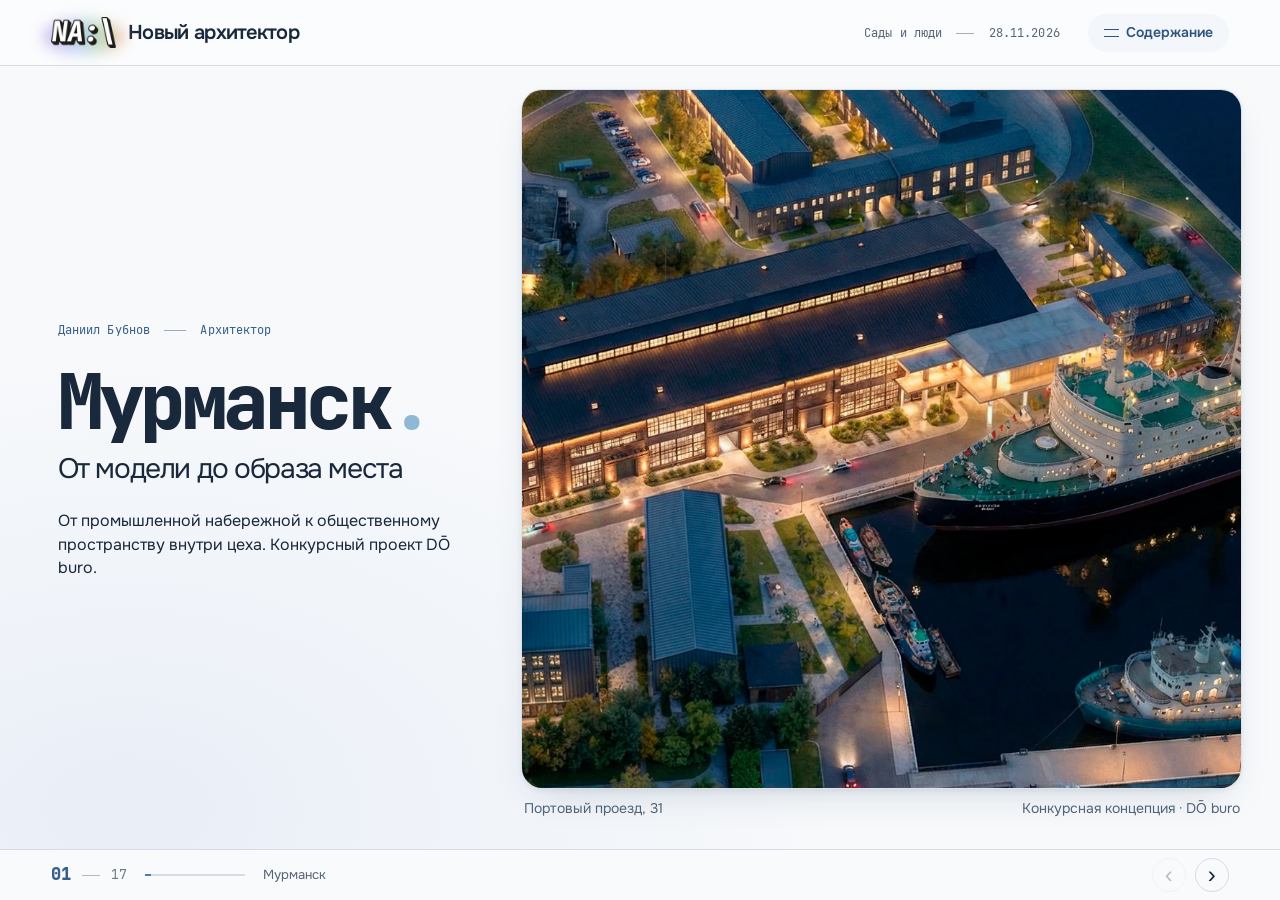
==== commit 9a869d6e: "Перестроить воркшоп от территории к цеху и привязать фразы промпта к кадру" ====
--- a/index.html
+++ b/index.html
@@ -3,25 +3,21 @@
 <meta charset="utf-8"><meta name="viewport" content="width=device-width,initial-scale=1"><meta name="theme-color" content="#fafbfc">
 <title>Мурманск. От модели до образа места | Новый архитектор</title>
 <meta name="description" content="Даниил Бубнов разбирает конкурсные концепции DŌ buro для Мурманска и показывает, как читать рельеф в QGIS. Практикум «Нового архитектора».">
-<link rel="icon" href="brand/na.png"><link rel="stylesheet" href="style.css?v=4"><script defer src="interiors/manifest.js"></script><script defer src="workshop.js?v=4"></script></head>
+<link rel="icon" href="brand/na.png"><link rel="stylesheet" href="style.css?v=5"><script defer src="interiors/manifest.js?v=5"></script><script defer src="workshop.js?v=5"></script><html><head><link rel="stylesheet" href="model/viewer.css?v=5"></head></html><html><head><link rel="stylesheet" href="practice.css?v=5"></head></html><html><head><script defer src="practice.js?v=5"></script></head></html><html><head><script defer src="model/mesh.js?v=5"></script></head></html><html><head><script defer src="model/viewer.js?v=5"></script></head></html></head>
 <body>
 <header class="top"><a class="brand" href="#start" aria-label="Новый архитектор. Начало"><span class="tile"><img src="brand/na.png" alt=""></span><span>Новый архитектор</span></a><span class="event">Сады и люди <i></i> 28.11.2026</span><button class="contents" id="openMenu" aria-haspopup="dialog" aria-label="Открыть содержание"><em></em><em></em> <span>Содержание</span></button></header>
 <main id="deck">
 <section class="slide cover on" id="start">
-<div class="intro"><div class="context">Даниил Бубнов <i></i> Архитектор</div><h1>Мурманск<span class="blue">.</span></h1><p class="subtitle">От модели до образа места</p><p class="bodyText">Две концепции общественного пространства на территории судоремонтного завода. Конкурсный проект DŌ buro.</p></div>
+<div class="intro"><div class="context">Даниил Бубнов <i></i> Архитектор</div><h1>Мурманск<span class="blue">.</span></h1><p class="subtitle">От модели до образа места</p><p class="bodyText">От промышленной набережной к общественному пространству внутри цеха. Конкурсный проект DŌ buro.</p></div>
 <figure class="leadArt"><button class="zoomTarget" data-image="case/evening.webp" data-caption="Портовый проезд. Вечерняя визуализация конкурсной концепции. DŌ buro"><img src="case/evening.webp" alt="Вечерний вид на проект у портового причала в Мурманске"></button><figcaption>Портовый проезд, 31 <span>Конкурсная концепция · DŌ buro</span></figcaption></figure>
 </section>
-<section class="slide" id="north"><div class="storyHead"><div class="context">Цех <i></i> Концепция 1</div><h2>«Север как Другой»</h2><p>Остеклённый объём внутри старого цеха. Сравните положение галереи в модели и на визуализации.</p></div><div class="gallery" data-group="Север как Другой"></div></section>
-<section class="slide" id="village"><div class="storyHead"><div class="context">Цех <i></i> Концепция 2</div><h2>«Глобальная деревня»</h2><p>Павильоны и площадь под одной крышей. Выберите ракурс с галереи или с уровня человека.</p></div><div class="gallery" data-group="Глобальная деревня"></div></section>
-<section class="slide" id="anchor"><div class="split"><div class="copy"><div class="context">Работа с изображением</div><h2>Как удержать<br> кадр</h2><p class="lead">Найдите правый угол остекления. Сохранится ли он на следующем изображении?</p></div>
-<div class="studio" id="anchorStudio"><div class="windowTop"><span class="dots">● ● ●</span><b>Мастерская кадра</b><span id="stageType">Вид из модели</span></div><div class="studioCanvas"><button class="zoomTarget" id="studioZoom" data-image="interiors/north-model.webp" data-caption="Первый интерьер. Модель"><img id="studioImg" src="interiors/north-model.webp" alt="Геометрия первого интерьерного варианта"></button><span class="callout" hidden>Край остекления</span><span class="pointer" hidden></span></div><div class="studioFoot"><span id="stageCaption">Найдите угол стеклянного объёма в кадре.</span><button id="stageNext" class="textbtn">Показать якорь</button></div></div></div></section>
-<section class="slide" id="prompt"><div class="split">
-    <div class="copy"><div class="context">Практика <i></i> Запрос к модели</div><h2>Одна правка в кадре</h2><p class="lead">Назовите две опоры в кадре и одно изменение. Готовый запрос можно скопировать и попробовать на своей модели.</p></div>
-    <article class="promptCard"><div class="cardTitle">Запрос к изображению</div><dl id="examplePrompt">
-    <dt>Сохранить</dt><dd>Сохрани исходный ракурс, ближнюю колонну слева и угол остекления справа.</dd>
-    <dt>Изменить</dt><dd>Добавь тёплый свет за стеклом.</dd><dt>Проверить</dt><dd>Сохрани пропорции изображения и линию верхней галереи.</dd></dl>
-    <button class="pill copyText" data-copy="examplePrompt">Скопировать запрос</button></article></div></section><section class="slide" id="site"><div class="split"><div class="copy"><div class="context">Портовый проезд <i></i> Мурманск</div><h2>Город со стороны воды</h2><p class="lead">Мурманск даёт России выход в Арктику через глубоководный незамерзающий порт. На этом берегу рядом живут портовая работа и городская память.</p></div><figure class="sitephoto"><button class="zoomTarget" data-image="case/satellite.webp" data-caption="Исходный вид сверху. Портовый проезд"><img src="case/satellite.webp" alt="Портовый проезд, цех и прилегающий берег сверху"></button><figcaption>Исходный снимок <span>Найдите цех и линию причала</span></figcaption></figure></div></section>
-<section class="slide" id="frame"><div class="split"><div class="copy"><div class="context">Конкурсная работа <i></i> Процесс</div><h2>Два исходника,<br> один вид</h2><p class="lead">Модель задаёт ракурс и геометрию цеха. Снимок сверху помогает восстановить берег, пути и соседние здания.</p></div><div class="studio"><div class="windowTop"><span class="dots">● ● ●</span><b id="frameName">Revit</b><span>Конкурсный ракурс</span></div><div class="studioCanvas"><button class="zoomTarget" id="frameZoom" data-image="case/model.webp" data-caption="Модель территории"><img id="framePic" src="case/model.webp" alt="Модель территории"></button></div><div class="tabRail" id="frames"><button aria-pressed="true">Модель</button><button aria-pressed="false">Снимок</button><button aria-pressed="false">Визуализация</button></div></div></div></section>
+<section class="slide" id="site"><div class="split"><div class="copy"><div class="context">Портовый проезд <i></i> Мурманск</div><h2>Город со стороны воды</h2><p class="lead">Мурманск даёт России выход в Арктику через глубоководный незамерзающий порт. На этом берегу рядом живут портовая работа и городская память.</p></div><figure class="sitephoto"><button class="zoomTarget" data-image="case/satellite.webp" data-caption="Исходный вид сверху. Портовый проезд"><img src="case/satellite.webp" alt="Портовый проезд, цех и прилегающий берег сверху"></button><figcaption>Исходный снимок <span>Найдите цех и линию причала</span></figcaption></figure></div></section>
+<section id="reading" class="slide">
+<div class="split"><div class="copy"><div class="context">Анализ территории <i></i> Конкурсный проект</div>
+<h2>Берег, цех, город</h2><p class="lead" id="readingLead">На схеме природный участок выделен внутри промышленной набережной. Проследите переход от городской застройки к воде.</p></div>
+<figure class="studio atlas"><div class="windowTop"><b>Портовый проезд</b><span>Конкурсные схемы</span></div>
+<div class="atlasView"><button class="zoomTarget" id="atlasZoom" data-image="case/site-diagram.webp" data-caption="Градиент от природы к индустриальному берегу · DŌ buro">
+<img src="case/site-diagram.webp" id="atlasImage" alt="Концептуальная схема участка между городской застройкой и берегом"></button></div><div class="tabRail" id="atlasTabs"><button type="button" data-key="scheme" aria-pressed="true">Идея генплана</button><button type="button" data-key="axon" aria-pressed="false">Цех на участке</button></div></figure></div></section><section class="slide" id="frame"><div class="split"><div class="copy"><div class="context">Конкурсная работа <i></i> Процесс</div><h2>Два исходника,<br> один вид</h2><p class="lead">Модель задаёт ракурс и геометрию цеха. Снимок сверху помогает восстановить берег, пути и соседние здания.</p></div><div class="studio"><div class="windowTop"><span class="dots">● ● ●</span><b id="frameName">Revit</b><span>Конкурсный ракурс</span></div><div class="studioCanvas"><button class="zoomTarget" id="frameZoom" data-image="case/model.webp" data-caption="Модель территории"><img id="framePic" src="case/model.webp" alt="Модель территории"></button></div><div class="tabRail" id="frames"><button aria-pressed="true">Модель</button><button aria-pressed="false">Снимок</button><button aria-pressed="false">Визуализация</button></div></div></div></section>
 <section class="slide" id="format"><div class="split">
     <div class="copy"><div class="context">Работа с изображением <i></i> Формат</div><h2>Где кончается кадр?</h2><p class="lead">Переключите рамку на квадрат. Какие ориентиры у причала останутся за краем?</p></div>
     <figure class="cropCard"><div class="windowTop"><b>Границы изображения</b><span id="cropLabel">Исходная панорама</span></div>
@@ -42,9 +38,29 @@
     <div class="copy"><div class="context">Практика <i></i> Перенос в проект</div><h2>Из карты в модель</h2><p class="lead">Выберите свою программу. Для проверки масштаба и положения сохраняйте исходные отметки и единицы.</p></div>
     <article class="flowCard"><div class="tabRail" id="programTabs"><button data-panel="revitData" aria-pressed="true">Revit</button><button data-panel="cadData" aria-pressed="false">AutoCAD</button></div>
     <div id="revitData" class="programPanel"><div class="cardTitle">Поверхность из точек</div><p>Импортируйте XYZ в метрах. Сверьте высоты А и Б и положение местного нуля.</p><a href="terrain/lake-xyz.csv" download>Скачать точки XYZ</a></div>
-    <div id="cadData" class="programPanel" hidden><div class="cardTitle">Дорожка по эскизу</div><p id="cadPrompt">Проверь единицы чертежа и масштаб эскиза по известному размеру. Покажи ось дорожки и контур шириной 3 м для упражнения.</p><button class="pill copyText" data-copy="cadPrompt">Скопировать запрос</button></div></article></div></section><section class="slide" id="finish"><div class="split"><div class="copy"><div class="context">Материалы воркшопа</div><h2>Попробуйте<br> на своём участке</h2><p class="lead">Возьмите один знакомый ракурс. Задайте одну правку и назовите две детали, которые должны остаться на месте.</p></div><div class="resourceList"><a href="case/murmansk-kit.zip" download><strong>Модель и снимок Мурманска</strong><span>Исходники и упражнение</span></a><a href="terrain/murmansk-lake.zip" download><strong>Семёновское озеро</strong><span>Проект QGIS и данные рельефа</span></a><a href="terrain/guide.html" target="_blank" rel="noopener"><strong>Как повторить разбор высот</strong><span>Инструкция</span></a><a href="https://qgis.org/download/" target="_blank" rel="noopener"><strong>Скачать QGIS</strong><span>Официальный сайт</span></a><a href="https://novusarchitectus.ru/" target="_blank" rel="noopener"><strong>Новый архитектор</strong><span>Уроки Даниила Бубнова</span></a></div></div></section>
-</main><footer><span class="position"><b id="current">01</b><i></i><span id="total">14</span></span><div class="progress"><span id="progress"></span></div><span id="currentName"></span><div class="nav"><button id="prev" aria-label="Предыдущий экран">‹</button><button id="next" aria-label="Следующий экран">›</button></div></footer>
+    <div id="cadData" class="programPanel" hidden><div class="cardTitle">Дорожка по эскизу</div><p id="cadPrompt">Проверь единицы чертежа и масштаб эскиза по известному размеру. Покажи ось дорожки и контур шириной 3 м для упражнения.</p><button class="pill copyText" data-copy="cadPrompt">Скопировать запрос</button></div></article></div></section><section id="model" class="slide"><div class="storyHead"><div class="context">Модель проекта <i></i> Переход к интерьеру</div><h2>Как устроен цех</h2><p>Поверните модель и снимите кровлю. Найдите внешний контур цеха и посмотрите, что находится внутри.</p></div><div class="mur-model" data-mur-model=""></div></section><section class="slide" id="north"><div class="storyHead"><div class="context">Цех <i></i> Концепция 1</div><h2>«Север как Другой»</h2><p>Рассмотрите остеклённый объём в старом каркасе и проследите по схемам, как разделены уровни цеха.</p></div><div class="gallery" data-group="Север как Другой"></div></section>
+<section class="slide" id="village"><div class="storyHead"><div class="context">Цех <i></i> Концепция 2</div><h2>«Глобальная деревня»</h2><p>Сверьте три конкурсных ракурса с продольным разрезом. Выберите любой материал, чтобы рассмотреть его крупнее.</p></div><div class="gallery" data-group="Глобальная деревня"></div></section>
+<section id="anchor" class="slide"><div class="storyHead"><div class="context">Лекция № 2 <i></i> Привязка к кадру</div><h2>Слова, которые можно показать</h2><p>Наведите на метку или выберите фразу. Найдите деталь, по которой будете проверять результат.</p></div>
+<div class="anchorBoard"><div class="anchorPhotoColumn"><div class="anchorPhoto" id="anchorPhoto">
+<img src="interiors/north-hall.webp" id="anchorPicture" width="1920" height="1373" alt="Визуализация цеха с отмеченными ориентирами">
+<div id="anchorPins"></div></div></div><div class="anchorTools"><div class="tabRail" id="anchorTabs"><button type="button" data-key="hall" aria-pressed="true">Интерьер</button><button type="button" data-key="quay" aria-pressed="false">Территория</button></div>
+<div id="anchorPhrases" class="anchorPhrases"></div>
+<div class="anchorReadout" aria-live="polite"><strong id="anchorName"></strong><p id="anchorMeaning"></p></div>
+<small class="workSource" id="anchorSource"></small></div></div></section><section id="prompt" class="slide"><div class="storyHead"><div class="context">Лекция № 2 <i></i> Промпты</div><h2>Что изменить и что сохранить</h2><p>Соберите запрос из двух частей. Зелёным отмечено задание для модели, красным выделены ограничения.</p></div>
+<div class="promptWorkbench"><div class="tabRail" id="promptTabs"><button type="button" data-key="hall" aria-pressed="true">Цех</button><button type="button" data-key="detail" aria-pressed="false">Отделка</button><button type="button" data-key="quay" aria-pressed="false">Причал</button></div>
+<div class="promptColumns"><article class="promptPart positive"><h3><span aria-hidden="true">+</span> Положительный промпт</h3><p id="positiveText"></p></article>
+<article class="promptPart negative"><h3><span aria-hidden="true">−</span> Негативный промпт</h3><p id="negativeText"></p></article></div>
+<div class="promptBottom"><small id="promptSource" class="workSource"></small><button class="pill" id="copyPrompt">Скопировать обе части</button></div></div></section><section id="markup" class="slide"><div class="storyHead"><div class="context">Лекция № 2 <i></i> Разметка</div><h2>Когда слов недостаточно</h2><p>На исходной фотографии красным задан контур барной стойки, зелёным отмечены места стульев. Проверьте их положение на результате.</p></div>
+<div class="pair lessonPair"><figure><button class="zoomTarget" data-image="interiors/markup-drawing.webp" data-caption="Цветовая разметка мебели · Лекция № 2, с. 6"><img src="interiors/markup-drawing.webp" alt="Исходная фотография с контурами стойки, стульев, полки и зоны отдыха"></button><span>Разметка</span></figure>
+<figure><button class="zoomTarget" data-image="interiors/markup-result.webp" data-caption="Интерьер после расстановки мебели · Лекция № 2, с. 6"><img src="interiors/markup-result.webp" alt="Готовый интерьер со стойкой и стульями на размеченных местах"></button><span>Результат</span></figure></div>
+<p class="lessonCaption">Из задания на с. 6: «мебель должна соответствовать габаритам блоков».</p></section><section class="slide" id="finish"><div class="split"><div class="copy"><div class="context">Материалы воркшопа</div><h2>Попробуйте<br> на своём участке</h2><p class="lead">Возьмите один знакомый ракурс. Задайте одну правку и назовите две детали, которые должны остаться на месте.</p></div><div class="resourceList"><a href="case/murmansk-kit.zip" download><strong>Модель и снимок Мурманска</strong><span>Исходники и упражнение</span></a><a href="terrain/murmansk-lake.zip" download><strong>Семёновское озеро</strong><span>Проект QGIS и данные рельефа</span></a><a href="terrain/guide.html" target="_blank" rel="noopener"><strong>Как повторить разбор высот</strong><span>Инструкция</span></a><a href="https://qgis.org/download/" target="_blank" rel="noopener"><strong>Скачать QGIS</strong><span>Официальный сайт</span></a><a href="https://novusarchitectus.ru/" target="_blank" rel="noopener"><strong>Новый архитектор</strong><span>Уроки Даниила Бубнова</span></a></div></div></section>
+</main><footer><span class="position"><b id="current">01</b><i></i><span id="total">17</span></span><div class="progress"><span id="progress"></span></div><span id="currentName"></span><div class="nav"><button id="prev" aria-label="Предыдущий экран">‹</button><button id="next" aria-label="Следующий экран">›</button></div></footer>
 <dialog id="toc"><div class="dialogHead"><h2>Содержание</h2><button class="close" aria-label="Закрыть">×</button></div><nav id="chapters" aria-label="Экраны воркшопа"></nav></dialog>
-<dialog id="viewer" aria-label="Увеличенное изображение"><button class="close" aria-label="Закрыть увеличенный вид">×</button><button class="photoNav" id="imgPrev" aria-label="Предыдущее изображение">‹</button><figure><img id="fullImg" alt=""><figcaption id="fullCaption"></figcaption></figure><button class="photoNav" id="imgNext" aria-label="Следующее изображение">›</button></dialog>
+<dialog id="galleryDetail" aria-label="Материал концепции">
+  <div class="detailHead"><div><p id="detailContext"></p><h2 id="detailTitle"></h2></div>
+  <button class="close" aria-label="Закрыть материал">×</button></div>
+  <div class="pair" id="detailPair"></div>
+  <div class="detailFoot"><div><p id="detailNote"></p><small id="detailSource" class="workSource"></small></div>
+  <div class="detailNav"><button aria-label="Предыдущий материал" id="detailPrev">‹</button><button aria-label="Следующий материал" id="detailNext">›</button></div></div></dialog><dialog id="viewer" aria-label="Увеличенное изображение"><button class="close" aria-label="Закрыть увеличенный вид">×</button><button class="photoNav" id="imgPrev" aria-label="Предыдущее изображение">‹</button><figure><img id="fullImg" alt=""><figcaption id="fullCaption"></figcaption></figure><button class="photoNav" id="imgNext" aria-label="Следующее изображение">›</button></dialog>
 <div class="sr" id="announce" aria-live="polite"></div>
 </body></html>
--- a/model/viewer.css
+++ b/model/viewer.css
@@ -0,0 +1,21 @@
+.mur-model {
+  box-sizing:border-box; width:100%; min-width:0; overflow:hidden;
+  background:#f6f8fa; color:#23374b;
+  border:1px solid #d7e0e7; border-radius:var(--frame,20px);
+  box-shadow:var(--lift,0 12px 32px -20px #31455d66);
+}
+.mur-model-stage {position:relative;height:clamp(215px,43vh,520px);background:radial-gradient(ellipse at 45% 45%,#fff,#edf2f5)}
+.mur-model-stage canvas,.mur-model-poster {display:block;position:absolute;inset:0;width:100%;height:100%}
+.mur-model-poster {object-fit:contain}
+.mur-model-stage canvas {opacity:0;cursor:grab;touch-action:none}
+.mur-ready .mur-model-stage canvas {opacity:1}
+.mur-ready .mur-model-poster {visibility:hidden}
+.mur-model-stage canvas.grabbing {cursor:grabbing}
+.mur-model-stage canvas:focus-visible {outline:3px solid #648fb7;outline-offset:-4px}
+.mur-model-bar,.mur-model-tools {display:flex;align-items:center;gap:8px}
+.mur-model-bar {justify-content:space-between;flex-wrap:wrap;padding:10px 15px;border-top:1px solid #d7e0e7;background:#fff}
+.mur-model-hint {color:#536477;font-size:14px}
+.mur-model-tools button {background:#f4f7fb;border:1px solid #d7e0e7;padding:7px 12px;border-radius:22px;font:600 14px/1.25 Onest,"Segoe UI",sans-serif;color:#31597b;cursor:pointer}
+.mur-model-tools button:hover,.mur-model-tools button[aria-pressed=true] {background:#e3edf4}
+.mur-static .mur-model-tools,.mur-static canvas {display:none}
+@media(max-width:560px) {.mur-model-bar{padding:10px}.mur-model-hint{width:100%}.mur-model-stage{height:clamp(186px,30vh,280px)}}
--- a/practice.css
+++ b/practice.css
@@ -0,0 +1,80 @@
+.atlasView {height:clamp(220px,43vh,550px);background:white;padding:12px}
+.atlasView img {object-fit:contain}
+.workSource,.lessonCaption {color:var(--muted);font-size:13px;line-height:1.4}
+.lessonCaption {margin-top:12px}
+.gallery {display:grid;grid-template-columns:repeat(3,minmax(0,1fr));gap:12px;flex-shrink:0}
+.folioTile {border:var(--edge);border-radius:16px;padding:0;text-align:left;display:grid;grid-template-rows:auto 1fr;overflow:hidden;background:var(--paper);box-shadow:0 4px 15px #253e580b}
+.folioTile:hover,.folioTile:focus-visible {border-color:#82a3bd;box-shadow:var(--lift)}
+.folioPreview {height:clamp(88px,18vh,220px);background:#e9edf1;display:block}
+.folioPreview img {width:100%;height:100%;object-fit:cover;display:block}
+.drawingTile {background:white}
+.drawingTile img {object-fit:contain}
+.folioCaption {padding:8px 13px 10px;display:grid;gap:2px}
+.folioCaption small,.detailHead>div>p {font:400 11px/1.5 var(--mono);color:var(--accent)}
+.folioCaption strong {font-size:clamp(15px,1.14vw,20px);line-height:1.2}
+#galleryDetail {width:min(1080px,95vw);max-height:94dvh;padding:clamp(14px,2.2vw,29px);border-radius:var(--frame);box-shadow:var(--lift)}
+.detailHead,.detailFoot,.detailNav,.promptBottom {display:flex;gap:14px;align-items:center;justify-content:space-between}
+.detailHead {margin-bottom:15px}.detailHead h2 {font-size:clamp(22px,2.4vw,35px);margin-top:4px}
+.detailHead .close,.detailNav button {flex-shrink:0}
+.detailFoot {margin-top:14px}.detailFoot p {font-size:15px;line-height:1.4}
+.detailNav {gap:7px}.detailNav button {width:36px;height:36px;border-radius:50%;border:var(--edge);background:#fff;font:24px/1 Arial}
+#detailPair .zoomTarget {height:clamp(190px,51vh,600px)}
+#detailPair .zoomTarget img {border-radius:0}
+.anchorBoard,.promptWorkbench {background:var(--paper);border:var(--edge);border-radius:var(--frame);overflow:hidden;box-shadow:var(--lift)}
+.anchorBoard {display:grid;grid-template-columns:minmax(0,1.35fr) minmax(295px,.85fr);align-items:stretch}
+.anchorPhotoColumn {min-width:0;background:#e9eef2;display:grid;place-items:center;overflow:hidden}
+.anchorPhoto {position:relative;width:min(100%,calc(53vh * 1920 / 1373));line-height:0}
+.anchorPhoto.quay {width:min(100%,calc(53vh * 1444 / 1284))}
+.anchorPhoto img {width:100%;height:auto;display:block}
+.anchorTools {padding:clamp(14px,1.4vw,23px);min-width:0;display:flex;flex-direction:column;justify-content:center}
+.anchorTools .tabRail,.promptWorkbench .tabRail {justify-content:flex-start;border-top:0}
+.anchorTools .tabRail {background:none;padding:0 0 8px;gap:5px}
+.anchorTools .tabRail button:not([aria-pressed=true]) {background:#f2f5f8}
+.anchorPin {position:absolute;transform:translate(-50%,-50%);height:30px;width:30px;padding:0;border-radius:50%;border:2px solid white;background:#1c3f54ed;color:white;font:700 12px/1 var(--mono);box-shadow:0 1px 6px #091e35a8;z-index:1}
+.anchorPin[aria-pressed=true] {color:#17332e;background:#bee6d1;z-index:2;box-shadow:0 0 0 4px #ffffff76,0 1px 6px #1631489c}
+.pinHint {position:absolute;pointer-events:none;bottom:calc(100% + 7px);left:50%;transform:translateX(-50%);white-space:nowrap;opacity:0;background:#fff;color:#193740;font:600 12px/1.3 var(--sans);border-radius:9px;padding:4px 7px;box-shadow:0 1px 5px #13263041}
+.anchorPin:hover .pinHint,.anchorPin:focus-visible .pinHint {opacity:1}
+.anchorPhrases {display:grid;gap:3px}
+.anchorPhrase {display:flex;align-items:center;gap:9px;text-align:left;border-radius:10px;padding:7px 8px;font-size:clamp(14px,1.02vw,18px);line-height:1.32}
+.phraseNumber {display:grid;place-items:center;flex-shrink:0;width:21px;height:21px;border-radius:50%;background:#edf1f4;font:400 11px/1 var(--mono)}
+.anchorPhrase[aria-pressed=true] {background:#eaf5ef;color:#154c36}
+.anchorPhrase[aria-pressed=true] .phraseNumber {background:#cee6d8}
+.anchorReadout {margin:11px 0 8px;padding-top:10px;border-top:var(--edge);min-height:77px}
+.anchorReadout strong {font-size:16px}.anchorReadout p {font-size:14px;line-height:1.38;margin:3px 0}
+.promptWorkbench {max-width:1100px;width:100%;margin:4px auto;flex:0 0 auto}
+.promptWorkbench .tabRail {padding:12px 18px;border-bottom:var(--edge)}
+.promptColumns {display:grid;grid-template-columns:1fr 1fr;gap:12px;padding:clamp(13px,2vw,28px)}
+.promptPart {border-radius:14px;padding:clamp(14px,1.8vw,26px);background:#edf7f0;color:#185b3a}
+.promptPart.negative {background:#fcf0ee;color:#873a3b}
+.promptPart h3 {font:700 clamp(15px,1.22vw,21px)/1.4 var(--mono);margin:0 0 14px;letter-spacing:-.025em}
+.promptPart h3 span {font-size:1.15em}
+.promptPart p {font-size:clamp(16px,1.32vw,24px);line-height:1.5}
+.promptBottom {border-top:var(--edge);padding:12px clamp(13px,2vw,28px);align-items:center}
+.promptBottom .pill {flex-shrink:0}
+#model .mur-model {min-height:0}
+.lessonPair figure {background:#ebeff1}
+@media(min-width:1600px){.gallery{gap:18px}.folioCaption{padding:12px 16px}.anchorReadout p{font-size:17px}}
+@media(max-width:800px){
+  .gallery {grid-template-columns:repeat(2,minmax(0,1fr));gap:8px}
+  .folioPreview {height:clamp(86px,25vw,170px)}.folioCaption{padding:7px 9px}
+  .folioCaption small {font-size:10px}.folioCaption strong{font-size:14px}
+  .anchorBoard {grid-template-columns:1fr;flex-shrink:0}
+  .anchorPhoto,.anchorPhoto.quay {width:min(100%,450px)}
+  .anchorTools {padding:12px}.anchorReadout {min-height:0}
+  .promptColumns {grid-template-columns:1fr;gap:8px}.promptBottom {align-items:flex-start;flex-direction:column}
+  .promptPart h3 {margin-bottom:5px}.detailFoot {align-items:flex-start}
+  #detailPair {display:flex;flex-direction:column}
+  #detailPair .zoomTarget {height:23vh}
+  #detailPair.solo .zoomTarget {height:40vh}
+  #galleryDetail {padding:14px}.detailHead {gap:8px}
+  .atlasView {height:clamp(190px,35vh,320px)}
+  .lessonPair {grid-template-columns:1fr;flex:0 0 auto}.lessonPair .zoomTarget {height:clamp(150px,28vh,280px)}
+}
+@media(max-height:680px) and (min-width:801px){
+  .anchorPhoto {width:min(100%,calc(49vh * 1920 / 1373))}
+  .anchorTools{padding:9px 12px}.anchorPhrase{padding:4px 6px}.anchorReadout{min-height:0}
+  .folioPreview {height:13.5vh}.gallery{gap:7px}
+}
+@media(min-width:1000px) {
+  .gallery:has(.folioTile:nth-child(7)) {grid-template-columns:repeat(4,minmax(0,1fr))}
+}
